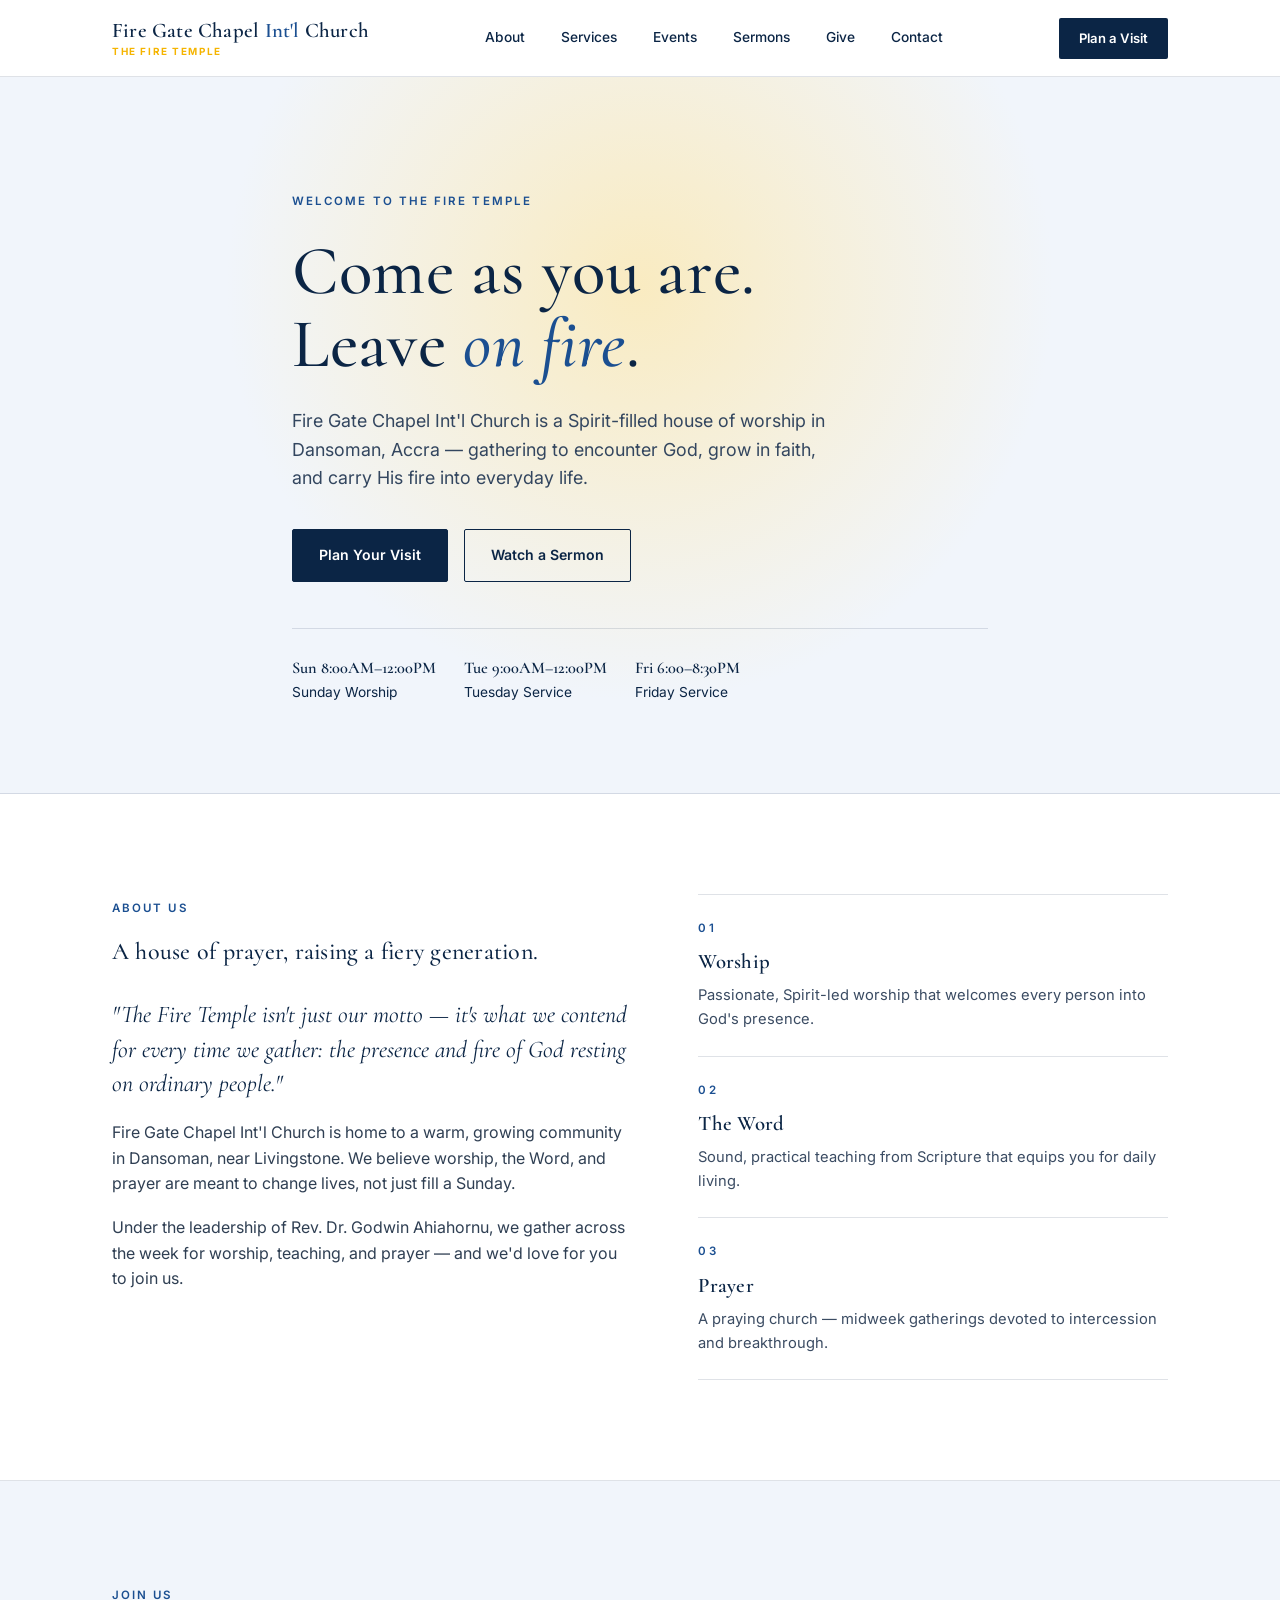
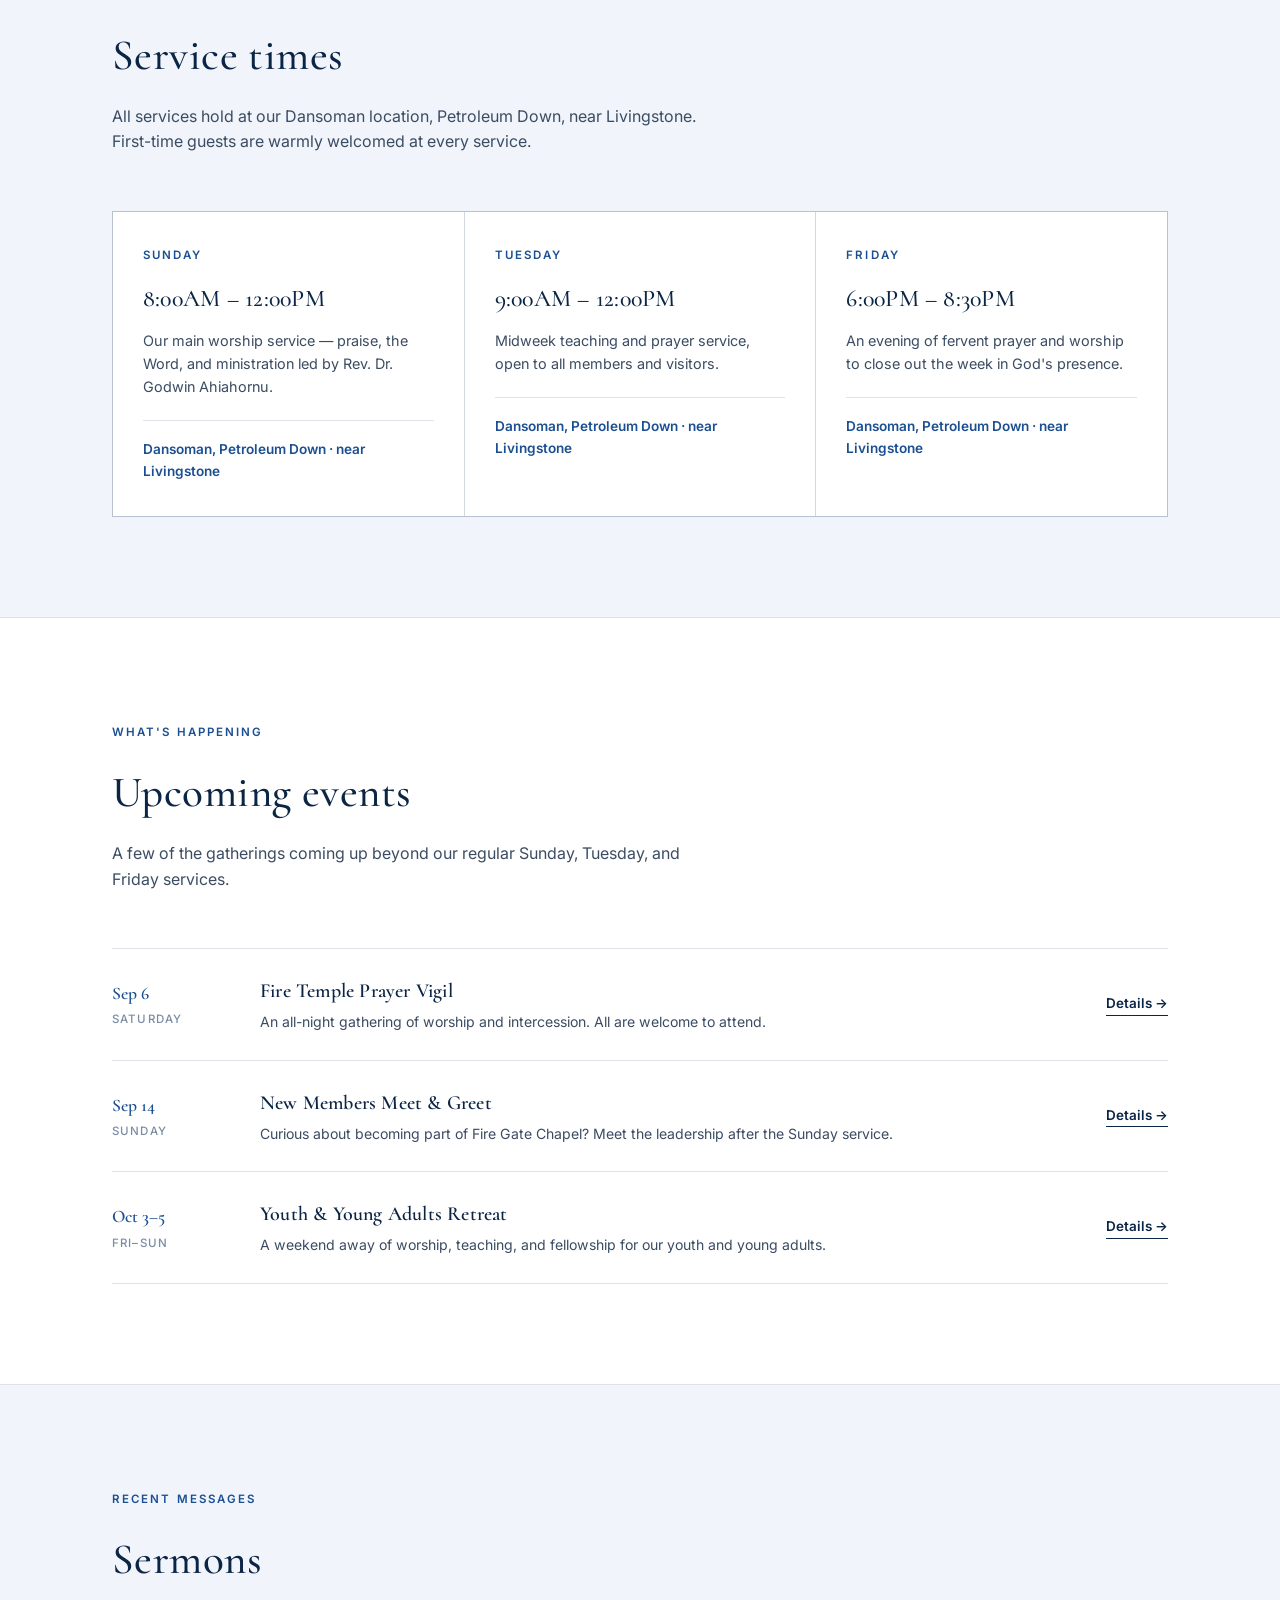
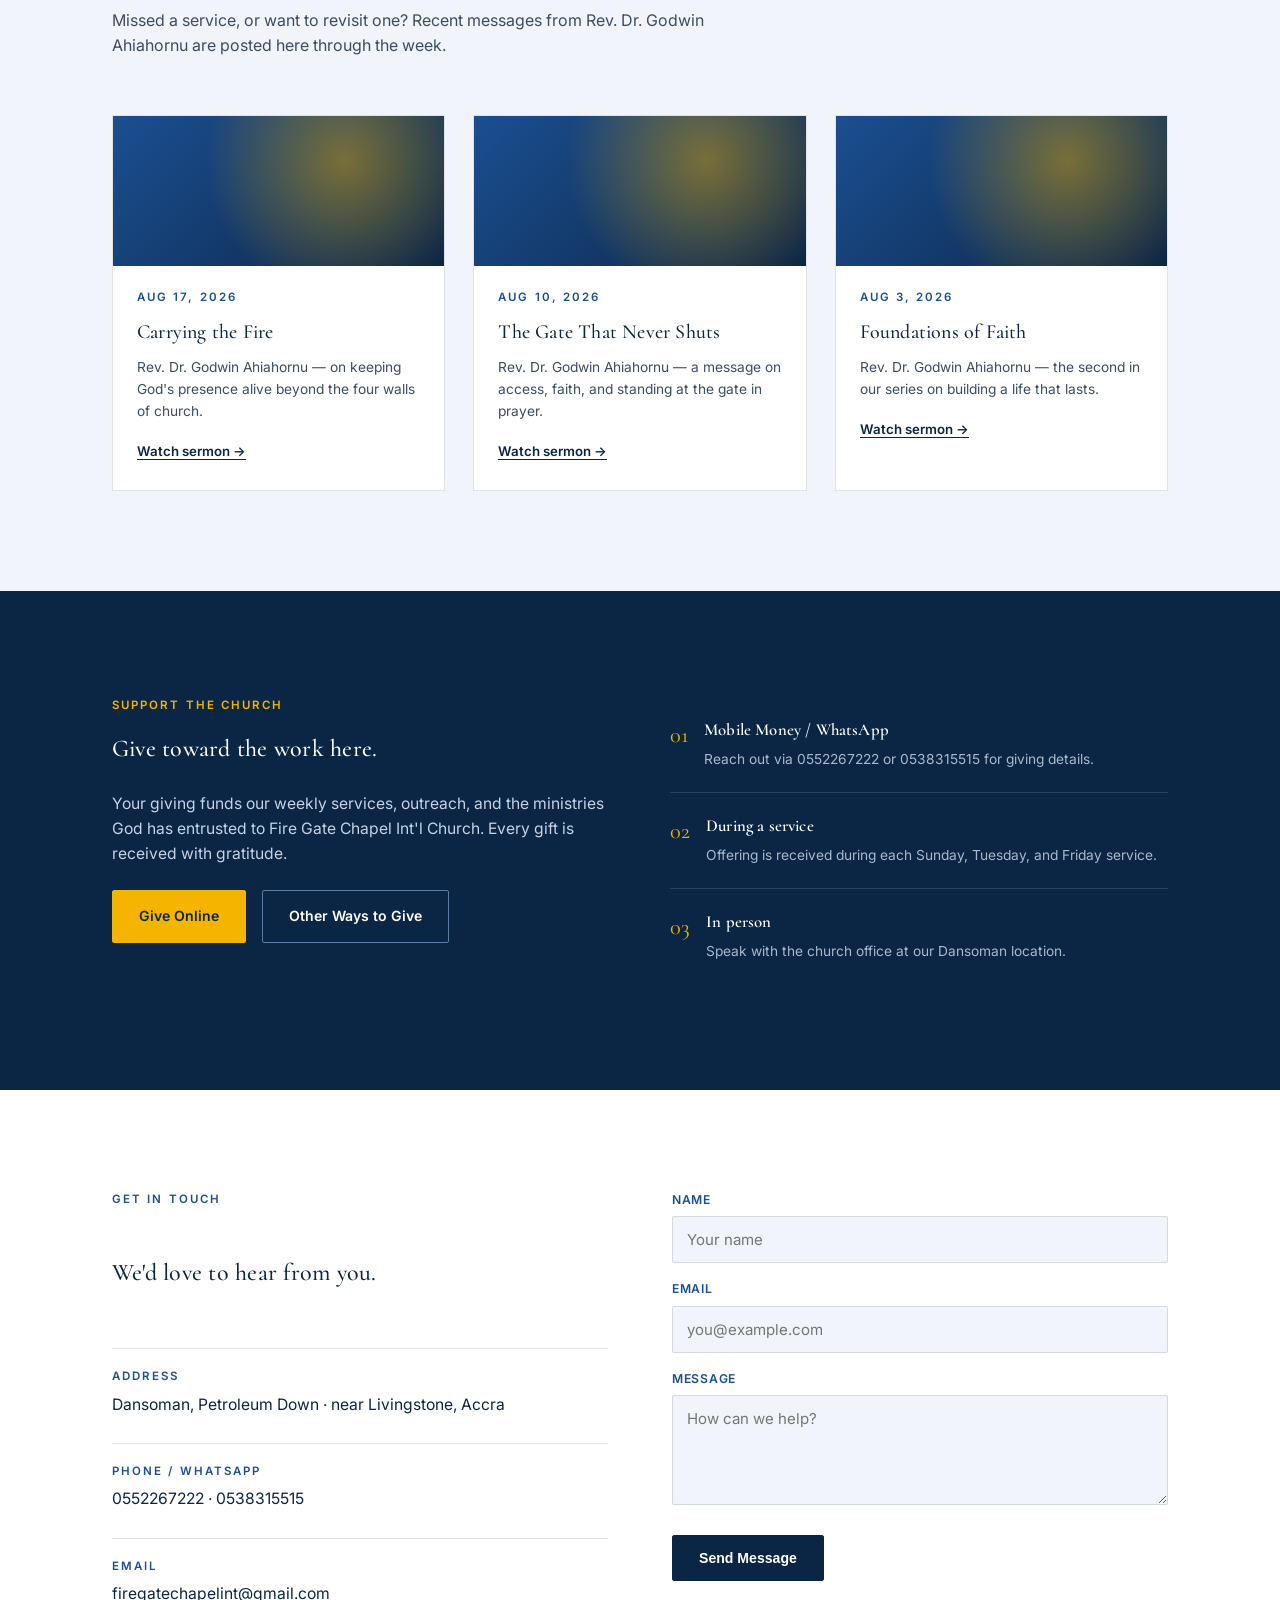
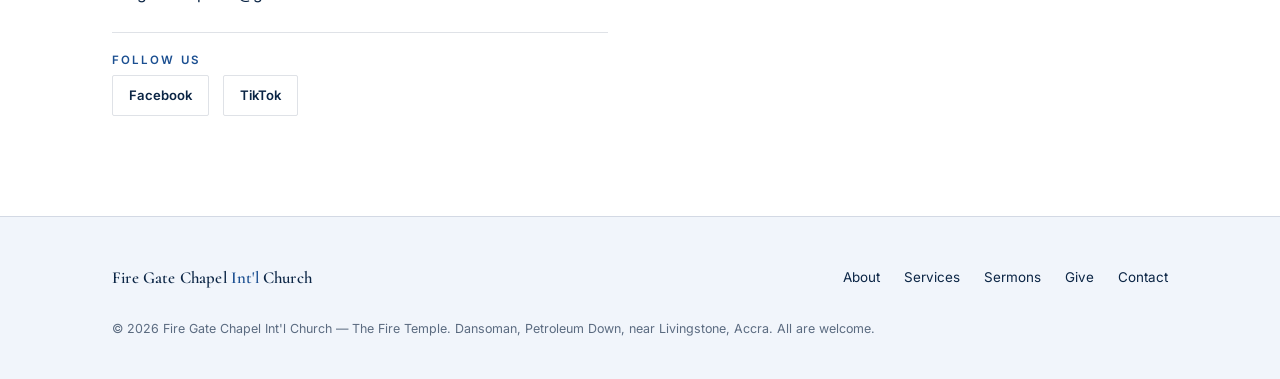
==== church-website.html @ b3ad01d5 "Add working contact form Add working contact form" ====
<!DOCTYPE html>
<html lang="en">
<head>
<meta charset="UTF-8">
<meta name="viewport" content="width=device-width, initial-scale=1.0">
<title>Fire Gate Chapel Int'l Church &mdash; The Fire Temple</title>
<link rel="preconnect" href="https://fonts.googleapis.com">
<link rel="preconnect" href="https://fonts.gstatic.com" crossorigin>
<link href="https://fonts.googleapis.com/css2?family=Cormorant:ital,wght@0,400;0,500;0,600;1,500&family=Inter:wght@400;500;600;700&display=swap" rel="stylesheet">
<style>
  :root{
    --ink:#0B2545;
    --paper:#FFFFFF;
    --paper-2:#F1F5FB;
    --blue:#1B4F91;
    --blue-dark:#0B2545;
    --steel:#5B7CA3;
    --yellow:#F5B400;
    --yellow-soft:#FDE7A8;
    --line: rgba(11,37,69,0.13);
    --max: 1120px;
    --radius: 2px;
  }

  *{box-sizing:border-box; margin:0; padding:0;}
  html{scroll-behavior:smooth;}
  body{
    background:var(--paper);
    color:var(--ink);
    font-family:'Inter', sans-serif;
    line-height:1.6;
    -webkit-font-smoothing:antialiased;
  }
  img{max-width:100%; display:block;}
  a{color:inherit;}
  ul{list-style:none;}

  h1,h2,h3, .display{
    font-family:'Cormorant', serif;
    font-weight:500;
    letter-spacing:0.01em;
    color:var(--ink);
  }

  .eyebrow{
    font-family:'Inter', sans-serif;
    font-size:0.72rem;
    letter-spacing:0.18em;
    text-transform:uppercase;
    color:var(--blue);
    font-weight:600;
  }

  .wrap{
    max-width:var(--max);
    margin:0 auto;
    padding:0 32px;
  }

  a:focus-visible, button:focus-visible, input:focus-visible, textarea:focus-visible{
    outline:2px solid var(--yellow);
    outline-offset:3px;
  }

  /* ---------- NAV ---------- */
  header{
    position:sticky; top:0; z-index:50;
    background:rgba(255,255,255,0.92);
    backdrop-filter:blur(8px);
    border-bottom:1px solid var(--line);
  }
  nav.wrap{
    display:flex; align-items:center; justify-content:space-between;
    height:76px;
  }
  .brand{
    font-family:'Cormorant', serif;
    font-size:1.3rem;
    font-weight:600;
    letter-spacing:0.01em;
    line-height:1.2;
  }
  .brand span{color:var(--blue);}
  .brand small{
    display:block;
    font-family:'Inter';
    font-size:0.62rem;
    letter-spacing:0.16em;
    text-transform:uppercase;
    color:var(--yellow);
    font-weight:700;
    margin-top:2px;
  }
  .navlinks{
    display:flex; gap:32px;
    font-size:0.86rem;
    font-weight:500;
  }
  .navlinks a{
    text-decoration:none;
    padding:6px 2px;
    border-bottom:1px solid transparent;
    transition:border-color .2s ease, color .2s ease;
  }
  .navlinks a:hover{ border-color:var(--blue); }
  .nav-cta{
    background:var(--ink);
    color:var(--paper);
    padding:10px 20px;
    font-size:0.82rem;
    font-weight:600;
    text-decoration:none;
    border-radius:var(--radius);
    white-space:nowrap;
  }
  .nav-toggle{ display:none; background:none; border:none; cursor:pointer; }

  @media (max-width:900px){
    .navlinks{ display:none; }
    .nav-toggle{ display:block; }
  }

  /* ---------- HERO ---------- */
  .hero{
    position:relative;
    overflow:hidden;
    padding:110px 0 90px;
    border-bottom:1px solid var(--line);
    background:var(--paper-2);
  }
  .glow{
    position:absolute;
    top:-240px; left:50%;
    transform:translateX(-50%);
    width:900px; height:900px;
    border-radius:50%;
    background:radial-gradient(circle, var(--yellow-soft) 0%, rgba(253,231,168,0) 65%);
    opacity:0.7;
    animation:breathe 9s ease-in-out infinite;
    pointer-events:none;
  }
  @keyframes breathe{
    0%,100%{ opacity:0.5; transform:translateX(-50%) scale(1); }
    50%{ opacity:0.8; transform:translateX(-50%) scale(1.06); }
  }
  @media (prefers-reduced-motion: reduce){
    .glow{ animation:none; }
  }
  .hero-inner{
    position:relative;
    max-width:760px;
  }
  .hero h1{
    font-size:clamp(2.6rem, 5.4vw, 4.4rem);
    line-height:1.06;
    margin:22px 0 26px;
  }
  .hero h1 em{ color:var(--blue); font-style:italic; }
  .hero p.lede{
    font-size:1.12rem;
    max-width:540px;
    color:#33465F;
    margin-bottom:36px;
  }
  .hero-actions{
    display:flex; gap:16px; flex-wrap:wrap;
    margin-bottom:46px;
  }
  .btn{
    display:inline-block;
    padding:14px 26px;
    font-size:0.88rem;
    font-weight:600;
    text-decoration:none;
    border-radius:var(--radius);
    border:1px solid var(--ink);
    transition:background .2s ease, color .2s ease, transform .15s ease;
  }
  .btn-primary{ background:var(--ink); color:var(--paper); }
  .btn-primary:hover{ background:var(--blue); border-color:var(--blue); transform:translateY(-1px); }
  .btn-ghost{ background:transparent; color:var(--ink); }
  .btn-ghost:hover{ background:var(--ink); color:var(--paper); transform:translateY(-1px); }
  .btn-accent{ background:var(--yellow); border-color:var(--yellow); color:var(--ink); }
  .btn-accent:hover{ background:#DDA200; border-color:#DDA200; transform:translateY(-1px); }

  .hero-times{
    display:flex; gap:28px; flex-wrap:wrap;
    border-top:1px solid var(--line);
    padding-top:26px;
  }
  .hero-times div{ font-size:0.86rem; }
  .hero-times strong{ display:block; font-size:1.02rem; font-family:'Cormorant', serif; font-weight:600; }

  /* ---------- SECTION SHARED ---------- */
  section{ padding:100px 0; }
  .section-head{
    max-width:600px;
    margin-bottom:56px;
  }
  .section-head h2{
    font-size:clamp(2rem, 3.6vw, 2.7rem);
    margin-top:14px;
  }
  .section-head p{
    color:#3B4C63;
    margin-top:14px;
    font-size:1rem;
  }

  /* ---------- ABOUT ---------- */
  #about{ background:var(--paper); border-bottom:1px solid var(--line); }
  .about-grid{
    display:grid;
    grid-template-columns:1.1fr 1fr;
    gap:70px;
    align-items:start;
  }
  .about-copy p{ margin-bottom:18px; color:#2F3F53; }
  .about-copy p:first-of-type{
    font-family:'Cormorant', serif;
    font-size:1.5rem;
    font-style:italic;
    color:var(--ink);
    line-height:1.45;
  }
  .values{ display:flex; flex-direction:column; gap:0; }
  .value{
    padding:24px 0;
    border-top:1px solid var(--line);
  }
  .value:last-child{ border-bottom:1px solid var(--line); }
  .value .eyebrow{ margin-bottom:8px; display:block; }
  .value h3{ font-size:1.3rem; font-weight:600; margin-bottom:6px; }
  .value p{ font-size:0.92rem; color:#3B4C63; }

  @media (max-width:860px){
    .about-grid{ grid-template-columns:1fr; gap:40px; }
  }

  /* ---------- SERVICE TIMES ---------- */
  #services{ background:var(--paper-2); }
  .times-grid{
    display:grid;
    grid-template-columns:repeat(3, 1fr);
    gap:1px;
    background:var(--line);
    border:1px solid var(--line);
  }
  .time-card{
    background:var(--paper);
    padding:34px 30px;
  }
  .time-card .eyebrow{ margin-bottom:16px; display:block; }
  .time-card h3{ font-size:1.5rem; margin-bottom:10px; }
  .time-card p{ font-size:0.9rem; color:#3B4C63; }
  .time-card .addr{
    margin-top:22px; padding-top:18px; border-top:1px solid var(--line);
    font-size:0.85rem; color:var(--blue); font-weight:600;
  }

  @media (max-width:860px){
    .times-grid{ grid-template-columns:1fr; }
  }

  /* ---------- EVENTS ---------- */
  #events{ background:var(--paper); border-top:1px solid var(--line); border-bottom:1px solid var(--line); }
  .event-row{
    display:grid;
    grid-template-columns:120px 1fr auto;
    gap:28px;
    align-items:center;
    padding:26px 0;
    border-top:1px solid var(--line);
  }
  .event-row:last-child{ border-bottom:1px solid var(--line); }
  .event-date{
    font-family:'Cormorant', serif;
    font-size:1.1rem;
    color:var(--blue);
    font-weight:600;
  }
  .event-date span{ display:block; font-family:'Inter'; font-size:0.72rem; letter-spacing:0.1em; text-transform:uppercase; color:#7C8CA3; font-weight:500; margin-top:2px; }
  .event-info h3{ font-size:1.25rem; font-weight:600; margin-bottom:4px; }
  .event-info p{ font-size:0.88rem; color:#3B4C63; }
  .event-link{ font-size:0.84rem; font-weight:600; text-decoration:none; border-bottom:1px solid var(--ink); white-space:nowrap; }

  @media (max-width:640px){
    .event-row{ grid-template-columns:1fr; gap:8px; }
    .event-link{ justify-self:start; }
  }

  /* ---------- SERMONS ---------- */
  #sermons{ background:var(--paper-2); }
  .sermon-grid{
    display:grid;
    grid-template-columns:repeat(3, 1fr);
    gap:28px;
  }
  .sermon-card{
    border:1px solid var(--line);
    overflow:hidden;
    background:var(--paper);
  }
  .sermon-thumb{
    height:150px;
    background:linear-gradient(135deg, var(--blue) 0%, var(--ink) 100%);
    position:relative;
  }
  .sermon-thumb::after{
    content:"";
    position:absolute; inset:0;
    background:radial-gradient(circle at 70% 30%, var(--yellow) 0%, transparent 55%);
    opacity:0.45;
  }
  .sermon-body{ padding:22px 24px 26px; }
  .sermon-body .eyebrow{ margin-bottom:10px; display:block; }
  .sermon-body h3{ font-size:1.25rem; margin-bottom:8px; }
  .sermon-body p{ font-size:0.86rem; color:#3B4C63; margin-bottom:16px; }
  .sermon-body a{ font-size:0.83rem; font-weight:600; text-decoration:none; border-bottom:1px solid var(--ink); }

  @media (max-width:860px){
    .sermon-grid{ grid-template-columns:1fr; }
  }

  /* ---------- GIVE ---------- */
  #give{
    background:var(--ink);
    color:var(--paper);
    border-bottom:1px solid var(--line);
  }
  #give .eyebrow{ color:var(--yellow); }
  #give h2{ color:var(--paper); }
  #give .section-head p{ color:#C7D3E3; }
  .give-grid{
    display:grid;
    grid-template-columns:1fr 1fr;
    gap:60px;
    align-items:center;
  }
  .give-copy p{ color:#C7D3E3; margin-bottom:24px; font-size:0.98rem; }
  #give .btn-primary{ background:var(--yellow); border-color:var(--yellow); color:var(--ink); }
  #give .btn-primary:hover{ background:#DDA200; border-color:#DDA200; }
  #give .btn-ghost{ border-color:var(--steel); color:var(--paper); }
  #give .btn-ghost:hover{ background:var(--paper); color:var(--ink); }
  .give-ways{ display:flex; flex-direction:column; gap:22px; }
  .give-way{ display:flex; gap:16px; align-items:flex-start; border-top:1px solid rgba(255,255,255,0.14); padding-top:20px; }
  .give-way:first-child{ border-top:none; padding-top:0; }
  .give-way .num{ font-family:'Cormorant', serif; font-size:1.4rem; color:var(--yellow); }
  .give-way h3{ font-size:1.05rem; color:var(--paper); font-weight:600; margin-bottom:4px; }
  .give-way p{ font-size:0.86rem; color:#AAB9CC; }

  @media (max-width:860px){
    .give-grid{ grid-template-columns:1fr; gap:36px; }
  }

  /* ---------- CONTACT ---------- */
  .contact-grid{
    display:grid;
    grid-template-columns:1fr 1fr;
    gap:64px;
  }
  .contact-info{ display:flex; flex-direction:column; gap:26px; }
  .contact-info .item{ border-top:1px solid var(--line); padding-top:18px; }
  .contact-info .item:first-child{ border-top:none; padding-top:0; }
  .contact-info .eyebrow{ margin-bottom:6px; display:block; }
  .contact-info p{ font-size:0.98rem; }
  .social-row{ display:flex; gap:14px; margin-top:6px; }
  .social-row a{
    font-size:0.82rem; font-weight:600; text-decoration:none;
    border:1px solid var(--line); padding:9px 16px; border-radius:var(--radius);
    transition:background .2s ease, color .2s ease;
  }
  .social-row a:hover{ background:var(--ink); color:var(--paper); border-color:var(--ink); }

  form{ display:flex; flex-direction:column; gap:16px; }
  .field label{
    display:block; font-size:0.76rem; font-weight:600; letter-spacing:0.06em;
    text-transform:uppercase; color:var(--blue); margin-bottom:7px;
  }
  .field input, .field textarea{
    width:100%;
    border:1px solid var(--line);
    background:var(--paper-2);
    padding:13px 14px;
    font-family:'Inter', sans-serif;
    font-size:0.94rem;
    color:var(--ink);
    border-radius:var(--radius);
  }
  .field textarea{ resize:vertical; min-height:110px; }
  form .btn{ align-self:flex-start; margin-top:6px; cursor:pointer; }

  @media (max-width:860px){
    .contact-grid{ grid-template-columns:1fr; gap:44px; }
  }

  /* ---------- FOOTER ---------- */
  footer{
    padding:50px 0 40px;
    border-top:1px solid var(--line);
    background:var(--paper-2);
  }
  .footer-row{
    display:flex; justify-content:space-between; align-items:center; flex-wrap:wrap; gap:20px;
  }
  .footer-row .brand{ font-size:1.05rem; }
  .footer-links{ display:flex; gap:24px; font-size:0.84rem; flex-wrap:wrap; }
  .footer-links a{ text-decoration:none; }
  .footer-links a:hover{ color:var(--blue); }
  .footer-fine{ margin-top:30px; font-size:0.78rem; color:#5B6B80; }
</style>
</head>
<body>

<header>
  <nav class="wrap">
    <div class="brand">Fire Gate Chapel <span>Int'l</span> Church<small>The Fire Temple</small></div>
    <div class="navlinks">
      <a href="#about">About</a>
      <a href="#services">Services</a>
      <a href="#events">Events</a>
      <a href="#sermons">Sermons</a>
      <a href="#give">Give</a>
      <a href="#contact">Contact</a>
    </div>
    <a class="nav-cta" href="#services">Plan a Visit</a>
  </nav>
</header>

<section class="hero">
  <div class="glow" aria-hidden="true"></div>
  <div class="wrap hero-inner">
    <span class="eyebrow">Welcome to the Fire Temple</span>
    <h1>Come as you are.<br>Leave <em>on fire</em>.</h1>
    <p class="lede">Fire Gate Chapel Int'l Church is a Spirit-filled house of worship in Dansoman, Accra &mdash; gathering to encounter God, grow in faith, and carry His fire into everyday life.</p>
    <div class="hero-actions">
      <a class="btn btn-primary" href="#services">Plan Your Visit</a>
      <a class="btn btn-ghost" href="#sermons">Watch a Sermon</a>
    </div>
    <div class="hero-times">
      <div><strong>Sun 8:00AM&ndash;12:00PM</strong>Sunday Worship</div>
      <div><strong>Tue 9:00AM&ndash;12:00PM</strong>Tuesday Service</div>
      <div><strong>Fri 6:00&ndash;8:30PM</strong>Friday Service</div>
    </div>
  </div>
</section>

<section id="about">
  <div class="wrap about-grid">
    <div class="about-copy">
      <span class="eyebrow">About us</span>
      <h2 style="margin:14px 0 26px;">A house of prayer, raising a fiery generation.</h2>
      <p>"The Fire Temple isn't just our motto &mdash; it's what we contend for every time we gather: the presence and fire of God resting on ordinary people."</p>
      <p>Fire Gate Chapel Int'l Church is home to a warm, growing community in Dansoman, near Livingstone. We believe worship, the Word, and prayer are meant to change lives, not just fill a Sunday.</p>
      <p>Under the leadership of Rev. Dr. Godwin Ahiahornu, we gather across the week for worship, teaching, and prayer &mdash; and we'd love for you to join us.</p>
    </div>
    <div class="values">
      <div class="value">
        <span class="eyebrow">01</span>
        <h3>Worship</h3>
        <p>Passionate, Spirit-led worship that welcomes every person into God's presence.</p>
      </div>
      <div class="value">
        <span class="eyebrow">02</span>
        <h3>The Word</h3>
        <p>Sound, practical teaching from Scripture that equips you for daily living.</p>
      </div>
      <div class="value">
        <span class="eyebrow">03</span>
        <h3>Prayer</h3>
        <p>A praying church &mdash; midweek gatherings devoted to intercession and breakthrough.</p>
      </div>
    </div>
  </div>
</section>

<section id="services">
  <div class="wrap">
    <div class="section-head">
      <span class="eyebrow">Join us</span>
      <h2>Service times</h2>
      <p>All services hold at our Dansoman location, Petroleum Down, near Livingstone. First-time guests are warmly welcomed at every service.</p>
    </div>
    <div class="times-grid">
      <div class="time-card">
        <span class="eyebrow">Sunday</span>
        <h3>8:00AM &ndash; 12:00PM</h3>
        <p>Our main worship service &mdash; praise, the Word, and ministration led by Rev. Dr. Godwin Ahiahornu.</p>
        <div class="addr">Dansoman, Petroleum Down &middot; near Livingstone</div>
      </div>
      <div class="time-card">
        <span class="eyebrow">Tuesday</span>
        <h3>9:00AM &ndash; 12:00PM</h3>
        <p>Midweek teaching and prayer service, open to all members and visitors.</p>
        <div class="addr">Dansoman, Petroleum Down &middot; near Livingstone</div>
      </div>
      <div class="time-card">
        <span class="eyebrow">Friday</span>
        <h3>6:00PM &ndash; 8:30PM</h3>
        <p>An evening of fervent prayer and worship to close out the week in God's presence.</p>
        <div class="addr">Dansoman, Petroleum Down &middot; near Livingstone</div>
      </div>
    </div>
  </div>
</section>

<section id="events">
  <div class="wrap">
    <div class="section-head">
      <span class="eyebrow">What's happening</span>
      <h2>Upcoming events</h2>
      <p>A few of the gatherings coming up beyond our regular Sunday, Tuesday, and Friday services.</p>
    </div>
    <div class="event-list">
      <div class="event-row">
        <div class="event-date">Sep 6<span>Saturday</span></div>
        <div class="event-info">
          <h3>Fire Temple Prayer Vigil</h3>
          <p>An all-night gathering of worship and intercession. All are welcome to attend.</p>
        </div>
        <a class="event-link" href="#contact">Details &rarr;</a>
      </div>
      <div class="event-row">
        <div class="event-date">Sep 14<span>Sunday</span></div>
        <div class="event-info">
          <h3>New Members Meet &amp; Greet</h3>
          <p>Curious about becoming part of Fire Gate Chapel? Meet the leadership after the Sunday service.</p>
        </div>
        <a class="event-link" href="#contact">Details &rarr;</a>
      </div>
      <div class="event-row">
        <div class="event-date">Oct 3&ndash;5<span>Fri&ndash;Sun</span></div>
        <div class="event-info">
          <h3>Youth &amp; Young Adults Retreat</h3>
          <p>A weekend away of worship, teaching, and fellowship for our youth and young adults.</p>
        </div>
        <a class="event-link" href="#contact">Details &rarr;</a>
      </div>
    </div>
  </div>
</section>

<section id="sermons">
  <div class="wrap">
    <div class="section-head">
      <span class="eyebrow">Recent messages</span>
      <h2>Sermons</h2>
      <p>Missed a service, or want to revisit one? Recent messages from Rev. Dr. Godwin Ahiahornu are posted here through the week.</p>
    </div>
    <div class="sermon-grid">
      <div class="sermon-card">
        <div class="sermon-thumb"></div>
        <div class="sermon-body">
          <span class="eyebrow">Aug 17, 2026</span>
          <h3>Carrying the Fire</h3>
          <p>Rev. Dr. Godwin Ahiahornu &mdash; on keeping God's presence alive beyond the four walls of church.</p>
          <a href="#">Watch sermon &rarr;</a>
        </div>
      </div>
      <div class="sermon-card">
        <div class="sermon-thumb"></div>
        <div class="sermon-body">
          <span class="eyebrow">Aug 10, 2026</span>
          <h3>The Gate That Never Shuts</h3>
          <p>Rev. Dr. Godwin Ahiahornu &mdash; a message on access, faith, and standing at the gate in prayer.</p>
          <a href="#">Watch sermon &rarr;</a>
        </div>
      </div>
      <div class="sermon-card">
        <div class="sermon-thumb"></div>
        <div class="sermon-body">
          <span class="eyebrow">Aug 3, 2026</span>
          <h3>Foundations of Faith</h3>
          <p>Rev. Dr. Godwin Ahiahornu &mdash; the second in our series on building a life that lasts.</p>
          <a href="#">Watch sermon &rarr;</a>
        </div>
      </div>
    </div>
  </div>
</section>

<section id="give">
  <div class="wrap give-grid">
    <div class="give-copy">
      <span class="eyebrow">Support the church</span>
      <h2 style="margin:14px 0 22px;">Give toward the work here.</h2>
      <p>Your giving funds our weekly services, outreach, and the ministries God has entrusted to Fire Gate Chapel Int'l Church. Every gift is received with gratitude.</p>
      <div class="hero-actions">
        <a class="btn btn-primary" href="#contact">Give Online</a>
        <a class="btn btn-ghost" href="#contact">Other Ways to Give</a>
      </div>
    </div>
    <div class="give-ways">
      <div class="give-way">
        <span class="num">01</span>
        <div><h3>Mobile Money / WhatsApp</h3><p>Reach out via 0552267222 or 0538315515 for giving details.</p></div>
      </div>
      <div class="give-way">
        <span class="num">02</span>
        <div><h3>During a service</h3><p>Offering is received during each Sunday, Tuesday, and Friday service.</p></div>
      </div>
      <div class="give-way">
        <span class="num">03</span>
        <div><h3>In person</h3><p>Speak with the church office at our Dansoman location.</p></div>
      </div>
    </div>
  </div>
</section>

<section id="contact">
  <div class="wrap contact-grid">
    <div class="contact-info">
      <span class="eyebrow">Get in touch</span>
      <h2 style="margin:14px 0 10px;">We'd love to hear from you.</h2>
      <div class="item" style="margin-top:20px;">
        <span class="eyebrow">Address</span>
        <p>Dansoman, Petroleum Down &middot; near Livingstone, Accra</p>
      </div>
      <div class="item">
        <span class="eyebrow">Phone / WhatsApp</span>
        <p>0552267222 &middot; 0538315515</p>
      </div>
      <div class="item">
        <span class="eyebrow">Email</span>
        <p>firegatechapelint@gmail.com</p>
      </div>
      <div class="item">
        <span class="eyebrow">Follow us</span>
        <div class="social-row">
          <a href="#">Facebook</a>
          <a href="#">TikTok</a>
        </div>
      </div>
    </div>
    <form id="contact-form" name="contact" method="POST" data-netlify="true" netlify-honeypot="bot-field">
      <input type="hidden" name="form-name" value="contact">
      <p style="position:absolute; left:-9999px;">
        <label>Leave this field blank: <input name="bot-field"></label>
      </p>
      <div class="field">
        <label for="name">Name</label>
        <input id="name" name="name" type="text" placeholder="Your name" required>
      </div>
      <div class="field">
        <label for="email">Email</label>
        <input id="email" name="email" type="email" placeholder="you@example.com" required>
      </div>
      <div class="field">
        <label for="message">Message</label>
        <textarea id="message" name="message" placeholder="How can we help?" required></textarea>
      </div>
      <button type="submit" class="btn btn-primary">Send Message</button>
      <p id="form-status" style="font-size:0.86rem; color:var(--blue); display:none;">Thank you &mdash; your message has been sent. We'll get back to you soon.</p>
    </form>
  </div>
</section>

<footer>
  <div class="wrap">
    <div class="footer-row">
      <div class="brand">Fire Gate Chapel <span style="color:var(--blue);">Int'l</span> Church</div>
      <div class="footer-links">
        <a href="#about">About</a>
        <a href="#services">Services</a>
        <a href="#sermons">Sermons</a>
        <a href="#give">Give</a>
        <a href="#contact">Contact</a>
      </div>
    </div>
    <p class="footer-fine">&copy; 2026 Fire Gate Chapel Int'l Church &mdash; The Fire Temple. Dansoman, Petroleum Down, near Livingstone, Accra. All are welcome.</p>
  </div>
</footer>

<script>
  var form = document.getElementById('contact-form');
  var status = document.getElementById('form-status');
  if (form) {
    form.addEventListener('submit', function (e) {
      e.preventDefault();
      var data = new FormData(form);
      fetch('/', {
        method: 'POST',
        headers: { 'Content-Type': 'application/x-www-form-urlencoded' },
        body: new URLSearchParams(data).toString()
      })
        .then(function () {
          form.reset();
          form.style.display = 'none';
          status.style.display = 'block';
        })
        .catch(function () {
          alert('Sorry, something went wrong sending your message. Please try again or reach us directly by phone or email.');
        });
    });
  }
</script>
</body>
</html>
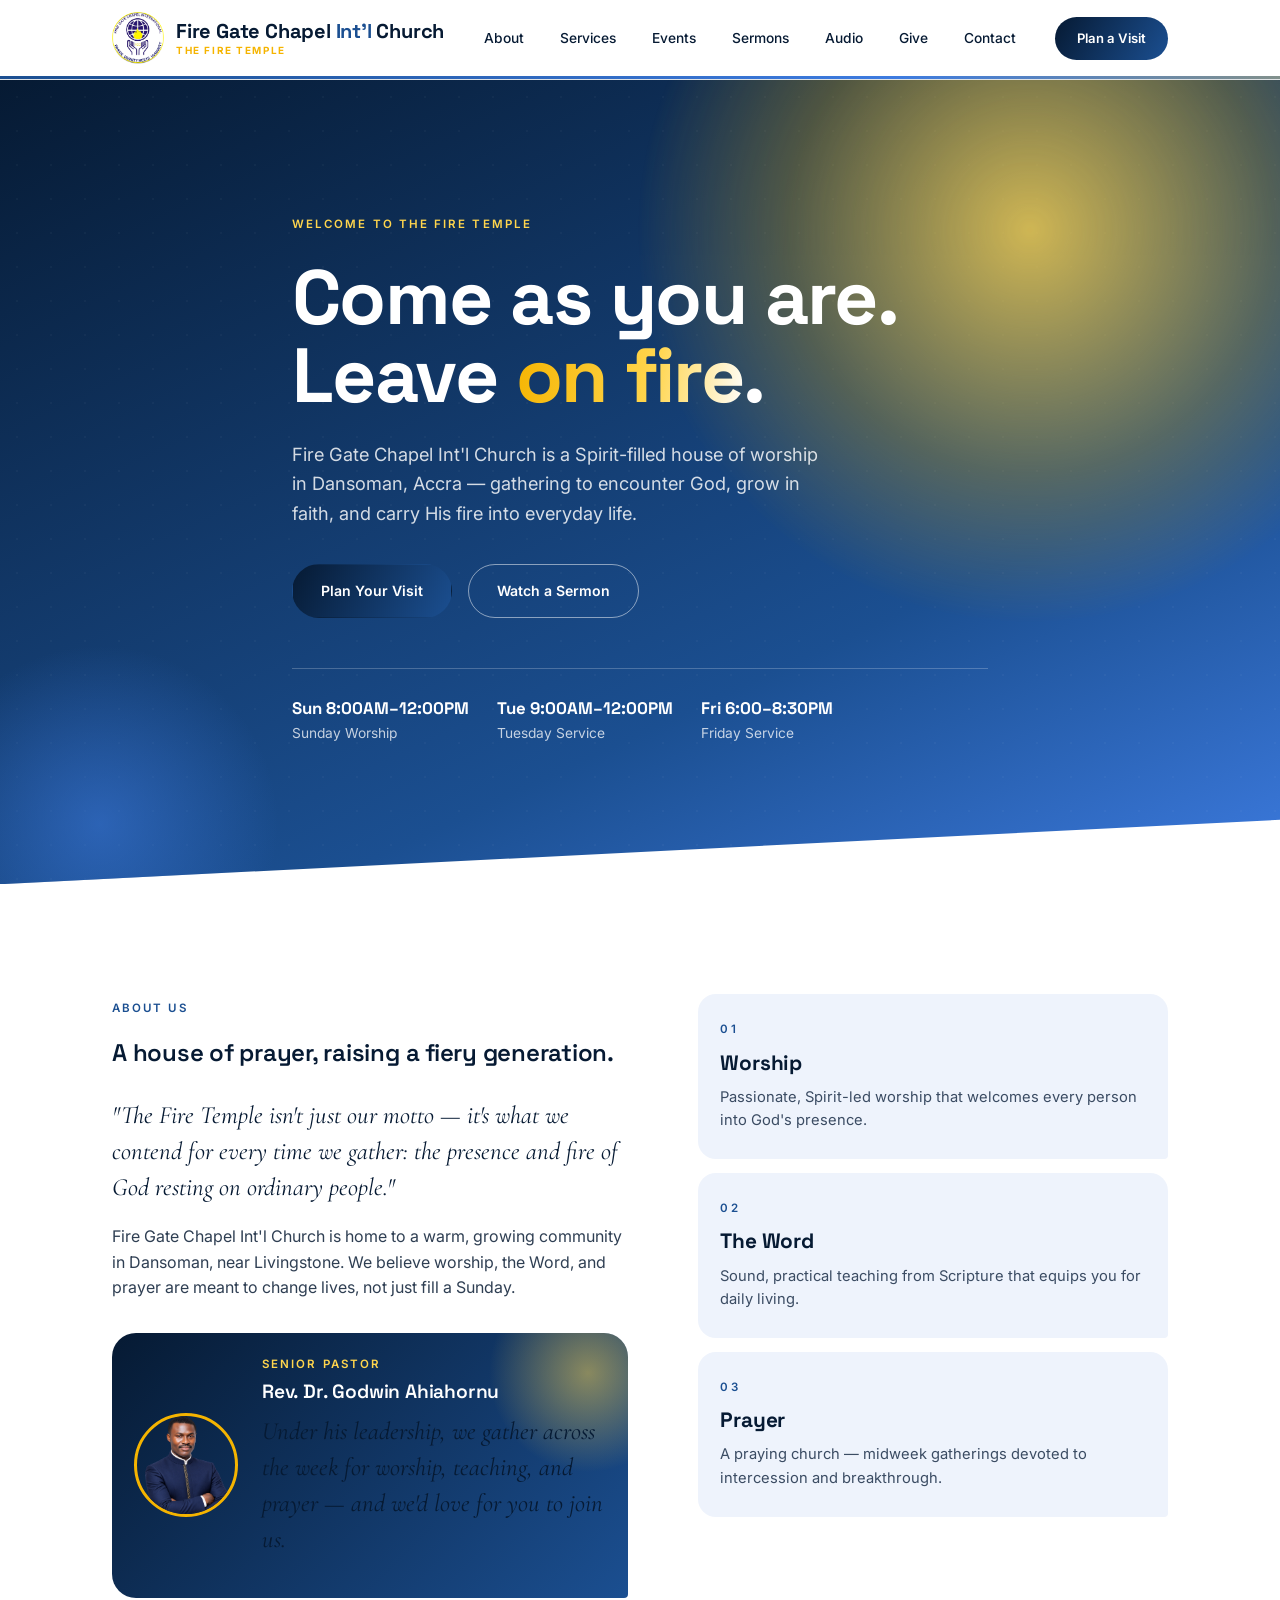
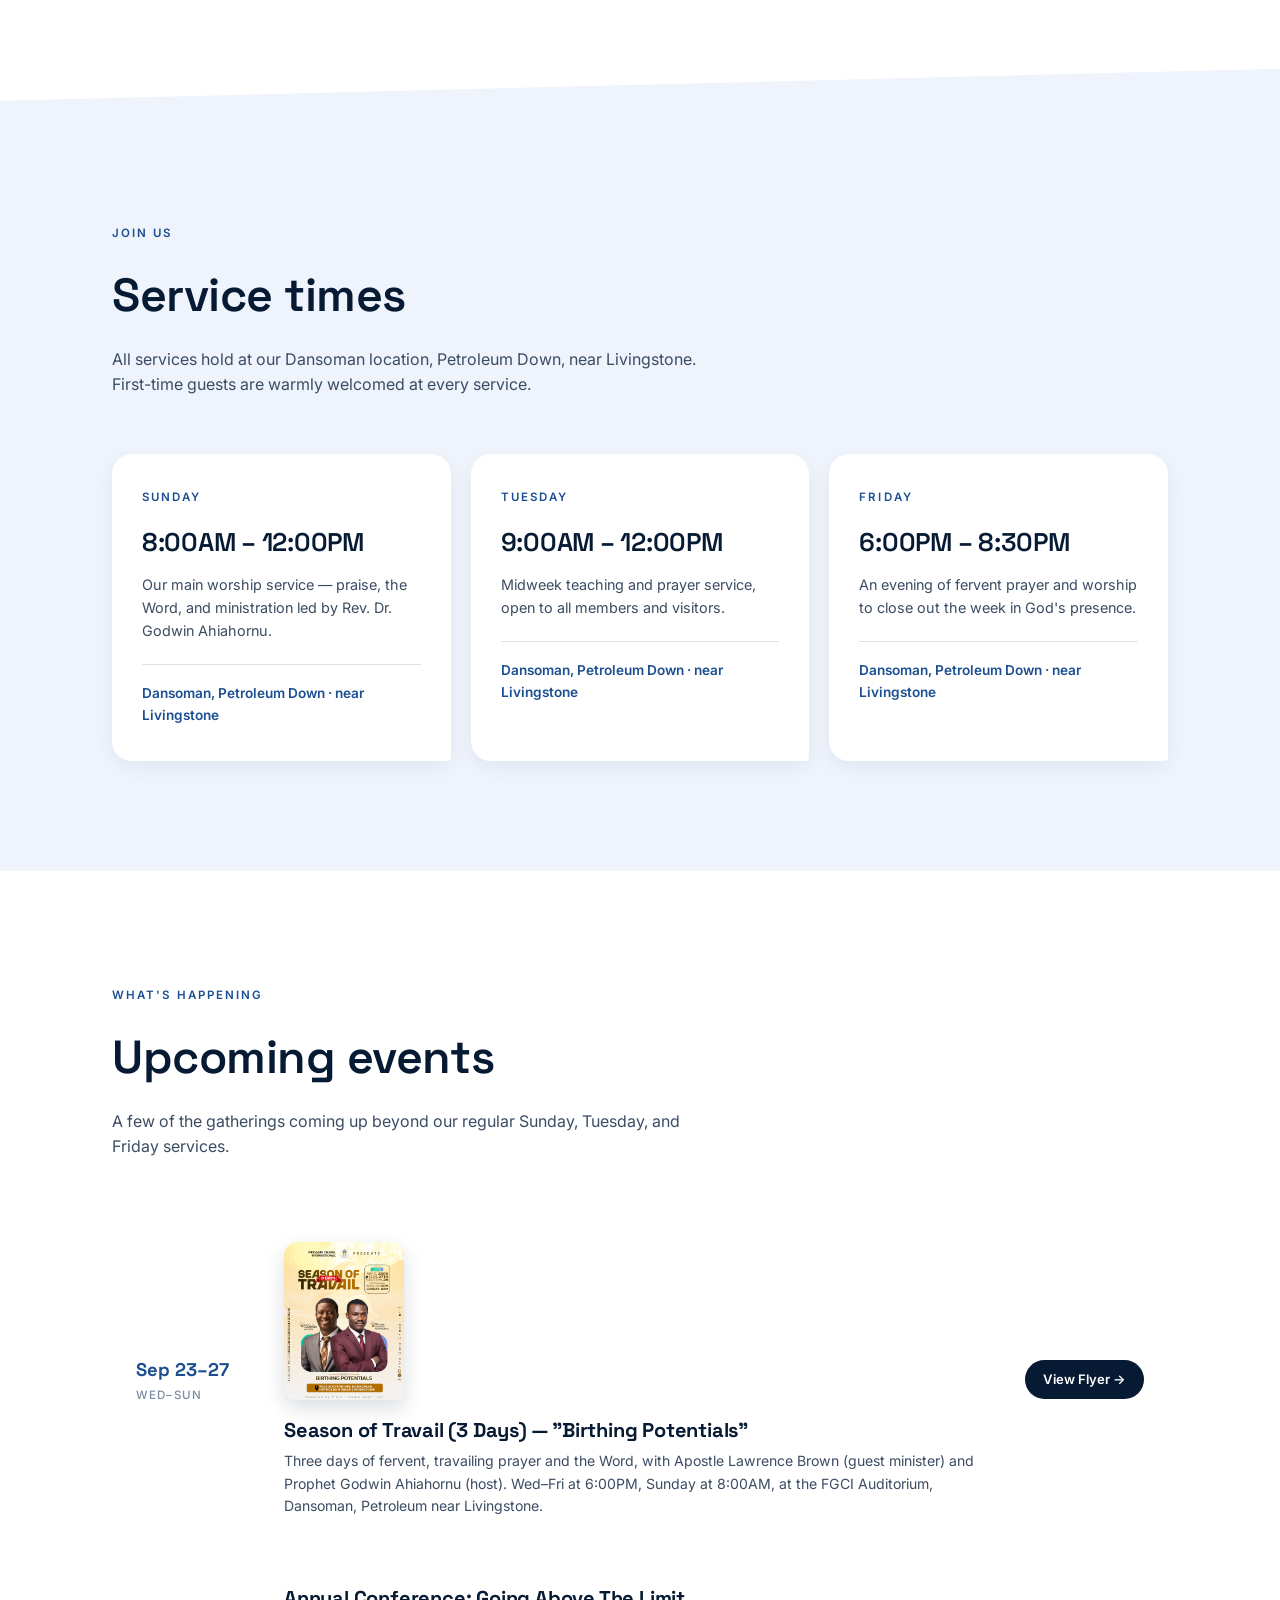
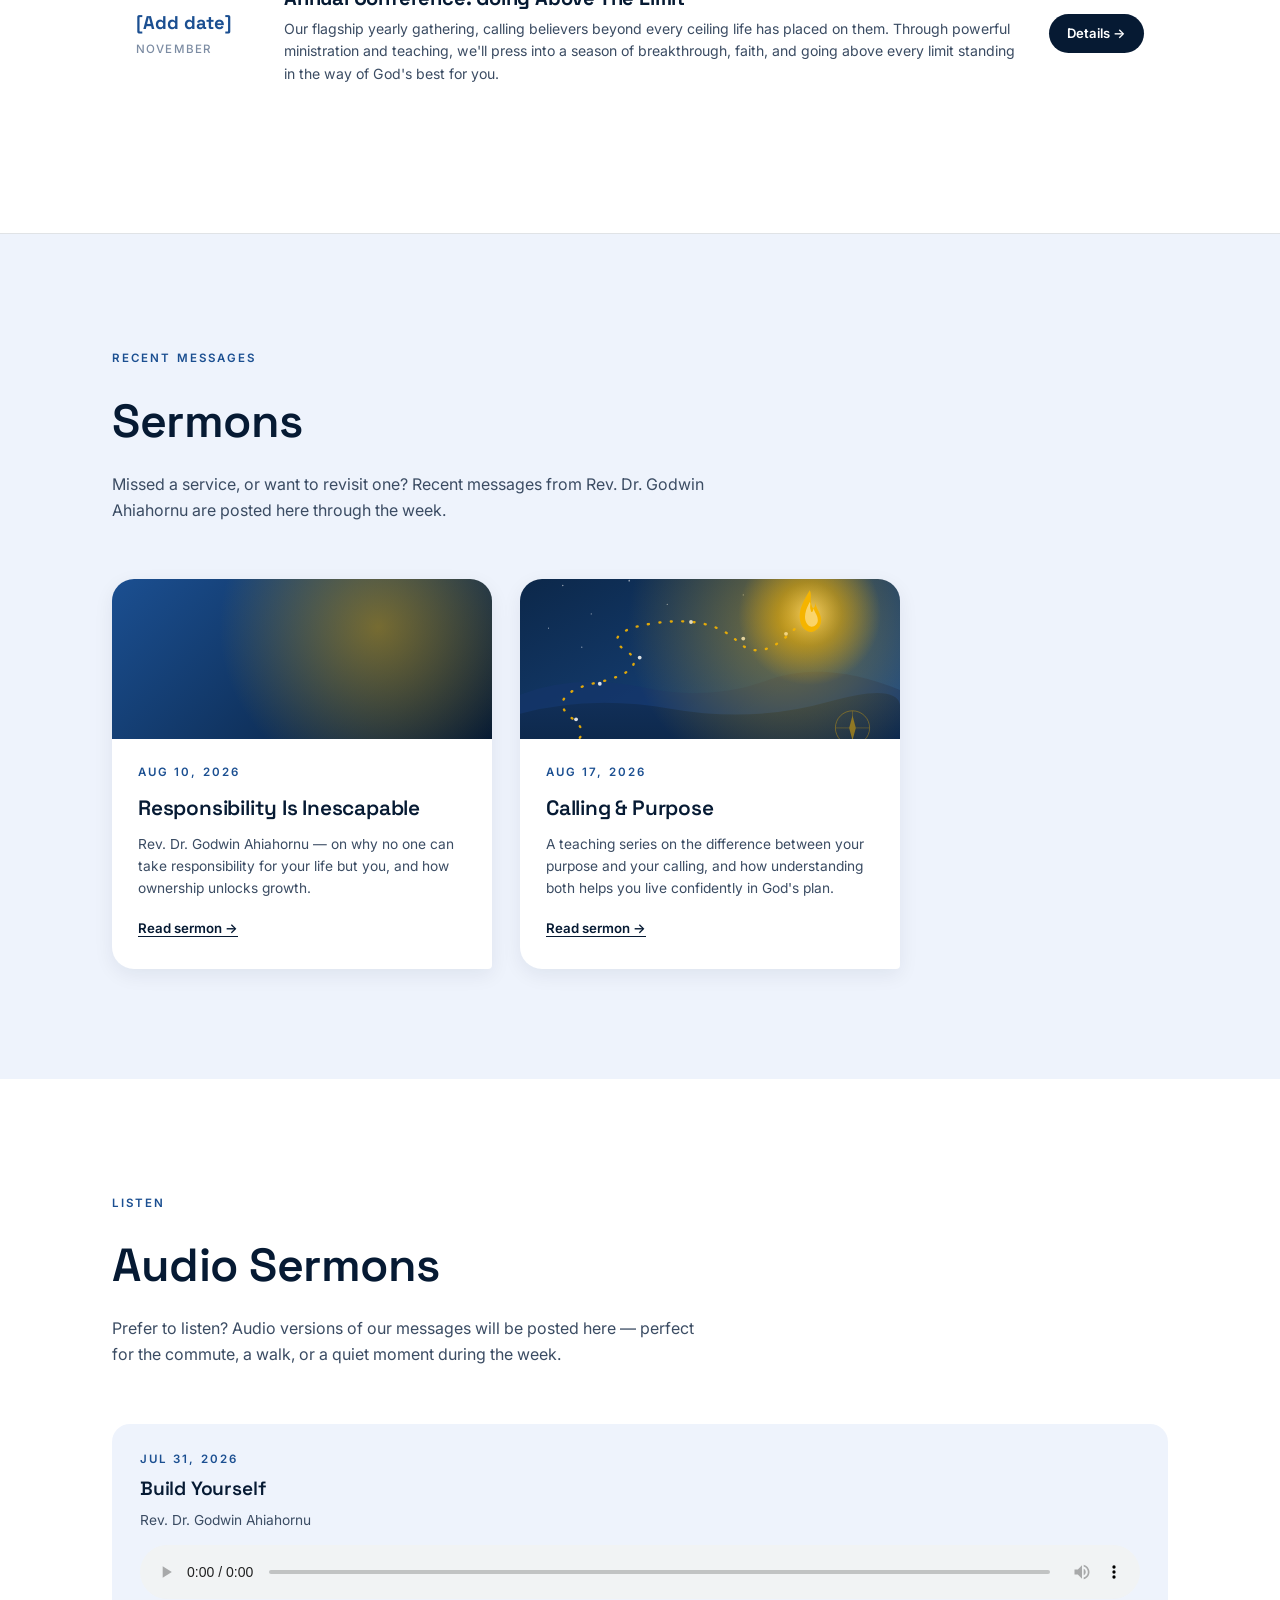
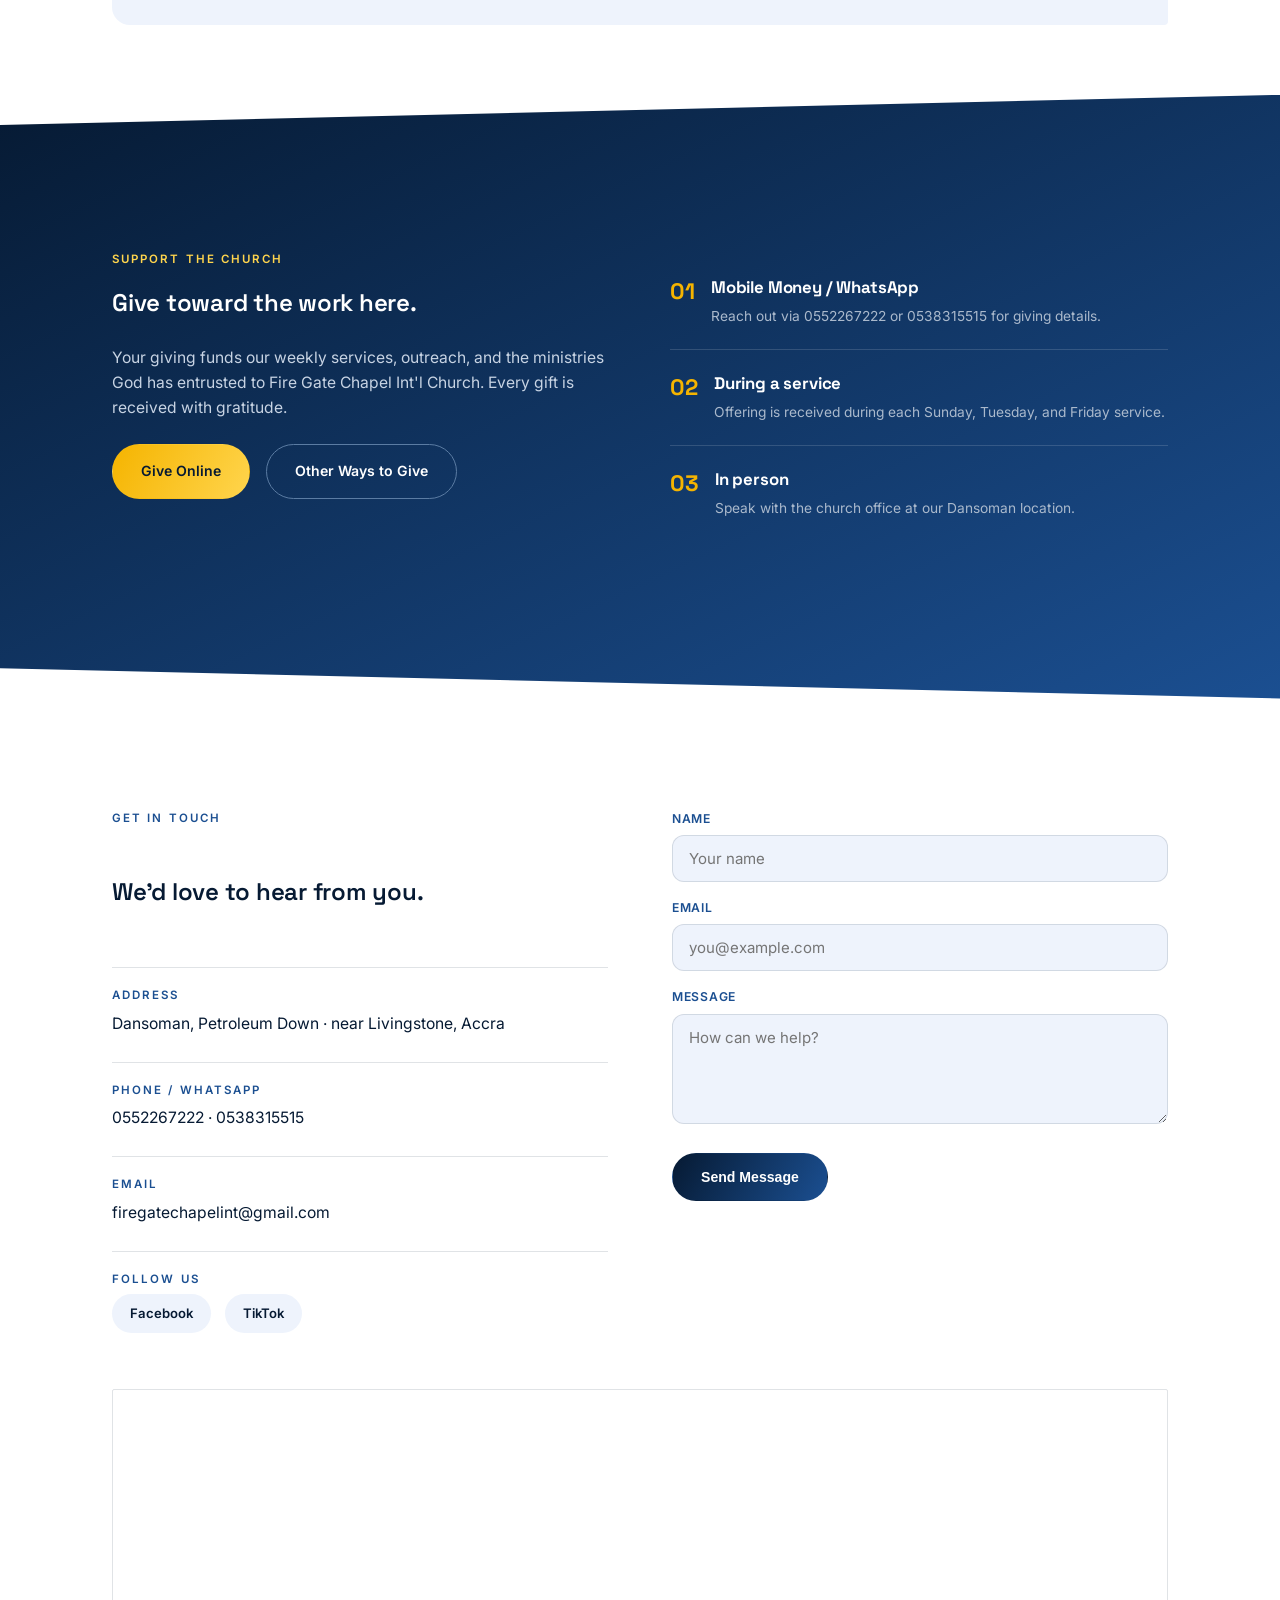
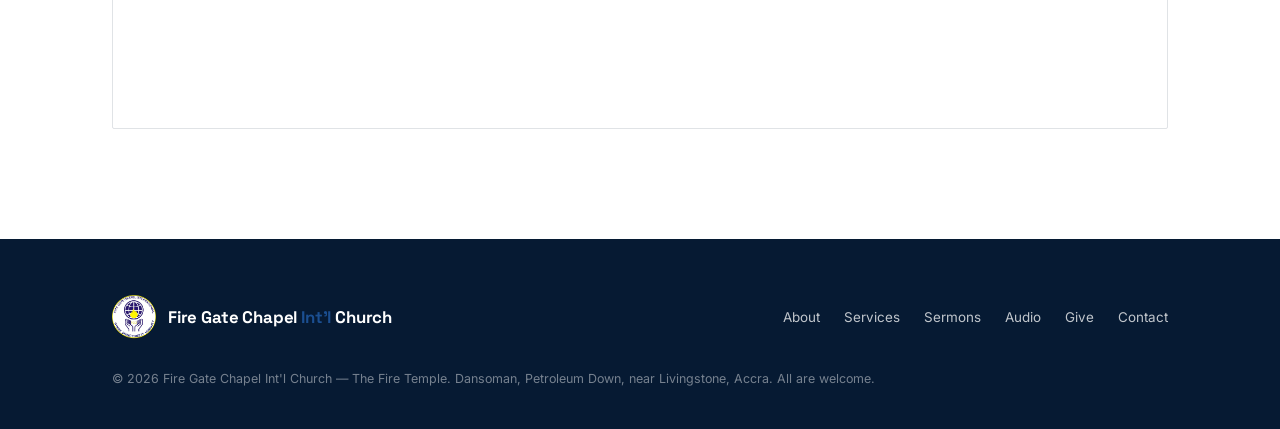
==== commit d79cbc1e: "Add files via upload" ====
--- a/church-website.html
+++ b/church-website.html
@@ -6,420 +6,23 @@
 <title>Fire Gate Chapel Int'l Church &mdash; The Fire Temple</title>
 <link rel="preconnect" href="https://fonts.googleapis.com">
 <link rel="preconnect" href="https://fonts.gstatic.com" crossorigin>
-<link href="https://fonts.googleapis.com/css2?family=Cormorant:ital,wght@0,400;0,500;0,600;1,500&family=Inter:wght@400;500;600;700&display=swap" rel="stylesheet">
-<style>
-  :root{
-    --ink:#0B2545;
-    --paper:#FFFFFF;
-    --paper-2:#F1F5FB;
-    --blue:#1B4F91;
-    --blue-dark:#0B2545;
-    --steel:#5B7CA3;
-    --yellow:#F5B400;
-    --yellow-soft:#FDE7A8;
-    --line: rgba(11,37,69,0.13);
-    --max: 1120px;
-    --radius: 2px;
-  }
-
-  *{box-sizing:border-box; margin:0; padding:0;}
-  html{scroll-behavior:smooth;}
-  body{
-    background:var(--paper);
-    color:var(--ink);
-    font-family:'Inter', sans-serif;
-    line-height:1.6;
-    -webkit-font-smoothing:antialiased;
-  }
-  img{max-width:100%; display:block;}
-  a{color:inherit;}
-  ul{list-style:none;}
-
-  h1,h2,h3, .display{
-    font-family:'Cormorant', serif;
-    font-weight:500;
-    letter-spacing:0.01em;
-    color:var(--ink);
-  }
-
-  .eyebrow{
-    font-family:'Inter', sans-serif;
-    font-size:0.72rem;
-    letter-spacing:0.18em;
-    text-transform:uppercase;
-    color:var(--blue);
-    font-weight:600;
-  }
-
-  .wrap{
-    max-width:var(--max);
-    margin:0 auto;
-    padding:0 32px;
-  }
-
-  a:focus-visible, button:focus-visible, input:focus-visible, textarea:focus-visible{
-    outline:2px solid var(--yellow);
-    outline-offset:3px;
-  }
-
-  /* ---------- NAV ---------- */
-  header{
-    position:sticky; top:0; z-index:50;
-    background:rgba(255,255,255,0.92);
-    backdrop-filter:blur(8px);
-    border-bottom:1px solid var(--line);
-  }
-  nav.wrap{
-    display:flex; align-items:center; justify-content:space-between;
-    height:76px;
-  }
-  .brand{
-    font-family:'Cormorant', serif;
-    font-size:1.3rem;
-    font-weight:600;
-    letter-spacing:0.01em;
-    line-height:1.2;
-  }
-  .brand span{color:var(--blue);}
-  .brand small{
-    display:block;
-    font-family:'Inter';
-    font-size:0.62rem;
-    letter-spacing:0.16em;
-    text-transform:uppercase;
-    color:var(--yellow);
-    font-weight:700;
-    margin-top:2px;
-  }
-  .navlinks{
-    display:flex; gap:32px;
-    font-size:0.86rem;
-    font-weight:500;
-  }
-  .navlinks a{
-    text-decoration:none;
-    padding:6px 2px;
-    border-bottom:1px solid transparent;
-    transition:border-color .2s ease, color .2s ease;
-  }
-  .navlinks a:hover{ border-color:var(--blue); }
-  .nav-cta{
-    background:var(--ink);
-    color:var(--paper);
-    padding:10px 20px;
-    font-size:0.82rem;
-    font-weight:600;
-    text-decoration:none;
-    border-radius:var(--radius);
-    white-space:nowrap;
-  }
-  .nav-toggle{ display:none; background:none; border:none; cursor:pointer; }
-
-  @media (max-width:900px){
-    .navlinks{ display:none; }
-    .nav-toggle{ display:block; }
-  }
-
-  /* ---------- HERO ---------- */
-  .hero{
-    position:relative;
-    overflow:hidden;
-    padding:110px 0 90px;
-    border-bottom:1px solid var(--line);
-    background:var(--paper-2);
-  }
-  .glow{
-    position:absolute;
-    top:-240px; left:50%;
-    transform:translateX(-50%);
-    width:900px; height:900px;
-    border-radius:50%;
-    background:radial-gradient(circle, var(--yellow-soft) 0%, rgba(253,231,168,0) 65%);
-    opacity:0.7;
-    animation:breathe 9s ease-in-out infinite;
-    pointer-events:none;
-  }
-  @keyframes breathe{
-    0%,100%{ opacity:0.5; transform:translateX(-50%) scale(1); }
-    50%{ opacity:0.8; transform:translateX(-50%) scale(1.06); }
-  }
-  @media (prefers-reduced-motion: reduce){
-    .glow{ animation:none; }
-  }
-  .hero-inner{
-    position:relative;
-    max-width:760px;
-  }
-  .hero h1{
-    font-size:clamp(2.6rem, 5.4vw, 4.4rem);
-    line-height:1.06;
-    margin:22px 0 26px;
-  }
-  .hero h1 em{ color:var(--blue); font-style:italic; }
-  .hero p.lede{
-    font-size:1.12rem;
-    max-width:540px;
-    color:#33465F;
-    margin-bottom:36px;
-  }
-  .hero-actions{
-    display:flex; gap:16px; flex-wrap:wrap;
-    margin-bottom:46px;
-  }
-  .btn{
-    display:inline-block;
-    padding:14px 26px;
-    font-size:0.88rem;
-    font-weight:600;
-    text-decoration:none;
-    border-radius:var(--radius);
-    border:1px solid var(--ink);
-    transition:background .2s ease, color .2s ease, transform .15s ease;
-  }
-  .btn-primary{ background:var(--ink); color:var(--paper); }
-  .btn-primary:hover{ background:var(--blue); border-color:var(--blue); transform:translateY(-1px); }
-  .btn-ghost{ background:transparent; color:var(--ink); }
-  .btn-ghost:hover{ background:var(--ink); color:var(--paper); transform:translateY(-1px); }
-  .btn-accent{ background:var(--yellow); border-color:var(--yellow); color:var(--ink); }
-  .btn-accent:hover{ background:#DDA200; border-color:#DDA200; transform:translateY(-1px); }
-
-  .hero-times{
-    display:flex; gap:28px; flex-wrap:wrap;
-    border-top:1px solid var(--line);
-    padding-top:26px;
-  }
-  .hero-times div{ font-size:0.86rem; }
-  .hero-times strong{ display:block; font-size:1.02rem; font-family:'Cormorant', serif; font-weight:600; }
-
-  /* ---------- SECTION SHARED ---------- */
-  section{ padding:100px 0; }
-  .section-head{
-    max-width:600px;
-    margin-bottom:56px;
-  }
-  .section-head h2{
-    font-size:clamp(2rem, 3.6vw, 2.7rem);
-    margin-top:14px;
-  }
-  .section-head p{
-    color:#3B4C63;
-    margin-top:14px;
-    font-size:1rem;
-  }
-
-  /* ---------- ABOUT ---------- */
-  #about{ background:var(--paper); border-bottom:1px solid var(--line); }
-  .about-grid{
-    display:grid;
-    grid-template-columns:1.1fr 1fr;
-    gap:70px;
-    align-items:start;
-  }
-  .about-copy p{ margin-bottom:18px; color:#2F3F53; }
-  .about-copy p:first-of-type{
-    font-family:'Cormorant', serif;
-    font-size:1.5rem;
-    font-style:italic;
-    color:var(--ink);
-    line-height:1.45;
-  }
-  .values{ display:flex; flex-direction:column; gap:0; }
-  .value{
-    padding:24px 0;
-    border-top:1px solid var(--line);
-  }
-  .value:last-child{ border-bottom:1px solid var(--line); }
-  .value .eyebrow{ margin-bottom:8px; display:block; }
-  .value h3{ font-size:1.3rem; font-weight:600; margin-bottom:6px; }
-  .value p{ font-size:0.92rem; color:#3B4C63; }
-
-  @media (max-width:860px){
-    .about-grid{ grid-template-columns:1fr; gap:40px; }
-  }
-
-  /* ---------- SERVICE TIMES ---------- */
-  #services{ background:var(--paper-2); }
-  .times-grid{
-    display:grid;
-    grid-template-columns:repeat(3, 1fr);
-    gap:1px;
-    background:var(--line);
-    border:1px solid var(--line);
-  }
-  .time-card{
-    background:var(--paper);
-    padding:34px 30px;
-  }
-  .time-card .eyebrow{ margin-bottom:16px; display:block; }
-  .time-card h3{ font-size:1.5rem; margin-bottom:10px; }
-  .time-card p{ font-size:0.9rem; color:#3B4C63; }
-  .time-card .addr{
-    margin-top:22px; padding-top:18px; border-top:1px solid var(--line);
-    font-size:0.85rem; color:var(--blue); font-weight:600;
-  }
-
-  @media (max-width:860px){
-    .times-grid{ grid-template-columns:1fr; }
-  }
-
-  /* ---------- EVENTS ---------- */
-  #events{ background:var(--paper); border-top:1px solid var(--line); border-bottom:1px solid var(--line); }
-  .event-row{
-    display:grid;
-    grid-template-columns:120px 1fr auto;
-    gap:28px;
-    align-items:center;
-    padding:26px 0;
-    border-top:1px solid var(--line);
-  }
-  .event-row:last-child{ border-bottom:1px solid var(--line); }
-  .event-date{
-    font-family:'Cormorant', serif;
-    font-size:1.1rem;
-    color:var(--blue);
-    font-weight:600;
-  }
-  .event-date span{ display:block; font-family:'Inter'; font-size:0.72rem; letter-spacing:0.1em; text-transform:uppercase; color:#7C8CA3; font-weight:500; margin-top:2px; }
-  .event-info h3{ font-size:1.25rem; font-weight:600; margin-bottom:4px; }
-  .event-info p{ font-size:0.88rem; color:#3B4C63; }
-  .event-link{ font-size:0.84rem; font-weight:600; text-decoration:none; border-bottom:1px solid var(--ink); white-space:nowrap; }
-
-  @media (max-width:640px){
-    .event-row{ grid-template-columns:1fr; gap:8px; }
-    .event-link{ justify-self:start; }
-  }
-
-  /* ---------- SERMONS ---------- */
-  #sermons{ background:var(--paper-2); }
-  .sermon-grid{
-    display:grid;
-    grid-template-columns:repeat(3, 1fr);
-    gap:28px;
-  }
-  .sermon-card{
-    border:1px solid var(--line);
-    overflow:hidden;
-    background:var(--paper);
-  }
-  .sermon-thumb{
-    height:150px;
-    background:linear-gradient(135deg, var(--blue) 0%, var(--ink) 100%);
-    position:relative;
-  }
-  .sermon-thumb::after{
-    content:"";
-    position:absolute; inset:0;
-    background:radial-gradient(circle at 70% 30%, var(--yellow) 0%, transparent 55%);
-    opacity:0.45;
-  }
-  .sermon-body{ padding:22px 24px 26px; }
-  .sermon-body .eyebrow{ margin-bottom:10px; display:block; }
-  .sermon-body h3{ font-size:1.25rem; margin-bottom:8px; }
-  .sermon-body p{ font-size:0.86rem; color:#3B4C63; margin-bottom:16px; }
-  .sermon-body a{ font-size:0.83rem; font-weight:600; text-decoration:none; border-bottom:1px solid var(--ink); }
-
-  @media (max-width:860px){
-    .sermon-grid{ grid-template-columns:1fr; }
-  }
-
-  /* ---------- GIVE ---------- */
-  #give{
-    background:var(--ink);
-    color:var(--paper);
-    border-bottom:1px solid var(--line);
-  }
-  #give .eyebrow{ color:var(--yellow); }
-  #give h2{ color:var(--paper); }
-  #give .section-head p{ color:#C7D3E3; }
-  .give-grid{
-    display:grid;
-    grid-template-columns:1fr 1fr;
-    gap:60px;
-    align-items:center;
-  }
-  .give-copy p{ color:#C7D3E3; margin-bottom:24px; font-size:0.98rem; }
-  #give .btn-primary{ background:var(--yellow); border-color:var(--yellow); color:var(--ink); }
-  #give .btn-primary:hover{ background:#DDA200; border-color:#DDA200; }
-  #give .btn-ghost{ border-color:var(--steel); color:var(--paper); }
-  #give .btn-ghost:hover{ background:var(--paper); color:var(--ink); }
-  .give-ways{ display:flex; flex-direction:column; gap:22px; }
-  .give-way{ display:flex; gap:16px; align-items:flex-start; border-top:1px solid rgba(255,255,255,0.14); padding-top:20px; }
-  .give-way:first-child{ border-top:none; padding-top:0; }
-  .give-way .num{ font-family:'Cormorant', serif; font-size:1.4rem; color:var(--yellow); }
-  .give-way h3{ font-size:1.05rem; color:var(--paper); font-weight:600; margin-bottom:4px; }
-  .give-way p{ font-size:0.86rem; color:#AAB9CC; }
-
-  @media (max-width:860px){
-    .give-grid{ grid-template-columns:1fr; gap:36px; }
-  }
-
-  /* ---------- CONTACT ---------- */
-  .contact-grid{
-    display:grid;
-    grid-template-columns:1fr 1fr;
-    gap:64px;
-  }
-  .contact-info{ display:flex; flex-direction:column; gap:26px; }
-  .contact-info .item{ border-top:1px solid var(--line); padding-top:18px; }
-  .contact-info .item:first-child{ border-top:none; padding-top:0; }
-  .contact-info .eyebrow{ margin-bottom:6px; display:block; }
-  .contact-info p{ font-size:0.98rem; }
-  .social-row{ display:flex; gap:14px; margin-top:6px; }
-  .social-row a{
-    font-size:0.82rem; font-weight:600; text-decoration:none;
-    border:1px solid var(--line); padding:9px 16px; border-radius:var(--radius);
-    transition:background .2s ease, color .2s ease;
-  }
-  .social-row a:hover{ background:var(--ink); color:var(--paper); border-color:var(--ink); }
-
-  form{ display:flex; flex-direction:column; gap:16px; }
-  .field label{
-    display:block; font-size:0.76rem; font-weight:600; letter-spacing:0.06em;
-    text-transform:uppercase; color:var(--blue); margin-bottom:7px;
-  }
-  .field input, .field textarea{
-    width:100%;
-    border:1px solid var(--line);
-    background:var(--paper-2);
-    padding:13px 14px;
-    font-family:'Inter', sans-serif;
-    font-size:0.94rem;
-    color:var(--ink);
-    border-radius:var(--radius);
-  }
-  .field textarea{ resize:vertical; min-height:110px; }
-  form .btn{ align-self:flex-start; margin-top:6px; cursor:pointer; }
-
-  @media (max-width:860px){
-    .contact-grid{ grid-template-columns:1fr; gap:44px; }
-  }
-
-  /* ---------- FOOTER ---------- */
-  footer{
-    padding:50px 0 40px;
-    border-top:1px solid var(--line);
-    background:var(--paper-2);
-  }
-  .footer-row{
-    display:flex; justify-content:space-between; align-items:center; flex-wrap:wrap; gap:20px;
-  }
-  .footer-row .brand{ font-size:1.05rem; }
-  .footer-links{ display:flex; gap:24px; font-size:0.84rem; flex-wrap:wrap; }
-  .footer-links a{ text-decoration:none; }
-  .footer-links a:hover{ color:var(--blue); }
-  .footer-fine{ margin-top:30px; font-size:0.78rem; color:#5B6B80; }
-</style>
+<link href="https://fonts.googleapis.com/css2?family=Cormorant:ital,wght@0,400;0,500;0,600;1,500&family=Space+Grotesk:wght@500;600;700&family=Inter:wght@400;500;600;700&display=swap" rel="stylesheet">
+<link rel="stylesheet" href="style.css">
 </head>
 <body>
 
 <header>
   <nav class="wrap">
-    <div class="brand">Fire Gate Chapel <span>Int'l</span> Church<small>The Fire Temple</small></div>
+    <div class="brand-lockup">
+      <img src="logo.png" alt="Fire Gate Chapel Int'l Church logo" class="logo-img">
+      <div class="brand">Fire Gate Chapel <span>Int'l</span> Church<small>The Fire Temple</small></div>
+    </div>
     <div class="navlinks">
       <a href="#about">About</a>
       <a href="#services">Services</a>
       <a href="#events">Events</a>
       <a href="#sermons">Sermons</a>
+      <a href="#audio-sermons">Audio</a>
       <a href="#give">Give</a>
       <a href="#contact">Contact</a>
     </div>
@@ -429,6 +32,7 @@
 
 <section class="hero">
   <div class="glow" aria-hidden="true"></div>
+  <div class="glow-small" aria-hidden="true"></div>
   <div class="wrap hero-inner">
     <span class="eyebrow">Welcome to the Fire Temple</span>
     <h1>Come as you are.<br>Leave <em>on fire</em>.</h1>
@@ -447,25 +51,35 @@
 
 <section id="about">
   <div class="wrap about-grid">
-    <div class="about-copy">
+    <div class="about-copy reveal">
       <span class="eyebrow">About us</span>
       <h2 style="margin:14px 0 26px;">A house of prayer, raising a fiery generation.</h2>
       <p>"The Fire Temple isn't just our motto &mdash; it's what we contend for every time we gather: the presence and fire of God resting on ordinary people."</p>
       <p>Fire Gate Chapel Int'l Church is home to a warm, growing community in Dansoman, near Livingstone. We believe worship, the Word, and prayer are meant to change lives, not just fill a Sunday.</p>
-      <p>Under the leadership of Rev. Dr. Godwin Ahiahornu, we gather across the week for worship, teaching, and prayer &mdash; and we'd love for you to join us.</p>
+
+      <div class="pastor-card reveal">
+        <div class="pastor-photo-wrap">
+          <img src="pastor.png" alt="Rev. Dr. Godwin Ahiahornu" class="pastor-photo">
+        </div>
+        <div class="pastor-info">
+          <span class="eyebrow">Senior Pastor</span>
+          <h3>Rev. Dr. Godwin Ahiahornu</h3>
+          <p>Under his leadership, we gather across the week for worship, teaching, and prayer &mdash; and we'd love for you to join us.</p>
+        </div>
+      </div>
     </div>
     <div class="values">
-      <div class="value">
+      <div class="value reveal">
         <span class="eyebrow">01</span>
         <h3>Worship</h3>
         <p>Passionate, Spirit-led worship that welcomes every person into God's presence.</p>
       </div>
-      <div class="value">
+      <div class="value reveal">
         <span class="eyebrow">02</span>
         <h3>The Word</h3>
         <p>Sound, practical teaching from Scripture that equips you for daily living.</p>
       </div>
-      <div class="value">
+      <div class="value reveal">
         <span class="eyebrow">03</span>
         <h3>Prayer</h3>
         <p>A praying church &mdash; midweek gatherings devoted to intercession and breakthrough.</p>
@@ -476,25 +90,25 @@
 
 <section id="services">
   <div class="wrap">
-    <div class="section-head">
+    <div class="section-head reveal">
       <span class="eyebrow">Join us</span>
       <h2>Service times</h2>
       <p>All services hold at our Dansoman location, Petroleum Down, near Livingstone. First-time guests are warmly welcomed at every service.</p>
     </div>
     <div class="times-grid">
-      <div class="time-card">
+      <div class="time-card reveal">
         <span class="eyebrow">Sunday</span>
         <h3>8:00AM &ndash; 12:00PM</h3>
         <p>Our main worship service &mdash; praise, the Word, and ministration led by Rev. Dr. Godwin Ahiahornu.</p>
         <div class="addr">Dansoman, Petroleum Down &middot; near Livingstone</div>
       </div>
-      <div class="time-card">
+      <div class="time-card reveal">
         <span class="eyebrow">Tuesday</span>
         <h3>9:00AM &ndash; 12:00PM</h3>
         <p>Midweek teaching and prayer service, open to all members and visitors.</p>
         <div class="addr">Dansoman, Petroleum Down &middot; near Livingstone</div>
       </div>
-      <div class="time-card">
+      <div class="time-card reveal">
         <span class="eyebrow">Friday</span>
         <h3>6:00PM &ndash; 8:30PM</h3>
         <p>An evening of fervent prayer and worship to close out the week in God's presence.</p>
@@ -506,74 +120,81 @@
 
 <section id="events">
   <div class="wrap">
-    <div class="section-head">
+    <div class="section-head reveal">
       <span class="eyebrow">What's happening</span>
       <h2>Upcoming events</h2>
       <p>A few of the gatherings coming up beyond our regular Sunday, Tuesday, and Friday services.</p>
     </div>
     <div class="event-list">
-      <div class="event-row">
-        <div class="event-date">Sep 6<span>Saturday</span></div>
+      <div class="event-row reveal">
+        <div class="event-date">Sep 23&ndash;27<span>Wed&ndash;Sun</span></div>
         <div class="event-info">
-          <h3>Fire Temple Prayer Vigil</h3>
-          <p>An all-night gathering of worship and intercession. All are welcome to attend.</p>
+          <img src="season-of-travail-flyer.jpg" alt="Season of Travail (Birthing Potentials) event flyer" class="event-flyer-thumb">
+          <h3>Season of Travail (3 Days) &mdash; "Birthing Potentials"</h3>
+          <p>Three days of fervent, travailing prayer and the Word, with Apostle Lawrence Brown (guest minister) and Prophet Godwin Ahiahornu (host). Wed&ndash;Fri at 6:00PM, Sunday at 8:00AM, at the FGCI Auditorium, Dansoman, Petroleum near Livingstone.</p>
+        </div>
+        <a class="event-link" href="season-of-travail-flyer.jpg" target="_blank" rel="noopener">View Flyer &rarr;</a>
+      </div>
+      <div class="event-row reveal">
+        <div class="event-date">[Add date]<span>November</span></div>
+        <div class="event-info">
+          <h3>Annual Conference: Going Above The Limit</h3>
+          <p>Our flagship yearly gathering, calling believers beyond every ceiling life has placed on them. Through powerful ministration and teaching, we'll press into a season of breakthrough, faith, and going above every limit standing in the way of God's best for you.</p>
         </div>
         <a class="event-link" href="#contact">Details &rarr;</a>
       </div>
-      <div class="event-row">
-        <div class="event-date">Sep 14<span>Sunday</span></div>
-        <div class="event-info">
-          <h3>New Members Meet &amp; Greet</h3>
-          <p>Curious about becoming part of Fire Gate Chapel? Meet the leadership after the Sunday service.</p>
-        </div>
-        <a class="event-link" href="#contact">Details &rarr;</a>
-      </div>
-      <div class="event-row">
-        <div class="event-date">Oct 3&ndash;5<span>Fri&ndash;Sun</span></div>
-        <div class="event-info">
-          <h3>Youth &amp; Young Adults Retreat</h3>
-          <p>A weekend away of worship, teaching, and fellowship for our youth and young adults.</p>
-        </div>
-        <a class="event-link" href="#contact">Details &rarr;</a>
-      </div>
     </div>
   </div>
 </section>
 
 <section id="sermons">
   <div class="wrap">
-    <div class="section-head">
+    <div class="section-head reveal">
       <span class="eyebrow">Recent messages</span>
       <h2>Sermons</h2>
       <p>Missed a service, or want to revisit one? Recent messages from Rev. Dr. Godwin Ahiahornu are posted here through the week.</p>
     </div>
     <div class="sermon-grid">
-      <div class="sermon-card">
-        <div class="sermon-thumb"></div>
-        <div class="sermon-body">
-          <span class="eyebrow">Aug 17, 2026</span>
-          <h3>Carrying the Fire</h3>
-          <p>Rev. Dr. Godwin Ahiahornu &mdash; on keeping God's presence alive beyond the four walls of church.</p>
-          <a href="#">Watch sermon &rarr;</a>
-        </div>
-      </div>
-      <div class="sermon-card">
+      <a class="sermon-card reveal" href="sermon-responsibility.html">
         <div class="sermon-thumb"></div>
         <div class="sermon-body">
           <span class="eyebrow">Aug 10, 2026</span>
-          <h3>The Gate That Never Shuts</h3>
-          <p>Rev. Dr. Godwin Ahiahornu &mdash; a message on access, faith, and standing at the gate in prayer.</p>
-          <a href="#">Watch sermon &rarr;</a>
-        </div>
-      </div>
-      <div class="sermon-card">
-        <div class="sermon-thumb"></div>
+          <h3>Responsibility Is Inescapable</h3>
+          <p>Rev. Dr. Godwin Ahiahornu &mdash; on why no one can take responsibility for your life but you, and how ownership unlocks growth.</p>
+          <span style="font-size:0.83rem; font-weight:600; border-bottom:1px solid var(--ink);">Read sermon &rarr;</span>
+        </div>
+      </a>
+      <a class="sermon-card reveal" href="sermon-calling-purpose.html">
+        <div class="sermon-thumb" style="background:url('sermon-calling-purpose-cover.svg') center/cover no-repeat;"></div>
         <div class="sermon-body">
-          <span class="eyebrow">Aug 3, 2026</span>
-          <h3>Foundations of Faith</h3>
-          <p>Rev. Dr. Godwin Ahiahornu &mdash; the second in our series on building a life that lasts.</p>
-          <a href="#">Watch sermon &rarr;</a>
-        </div>
+          <span class="eyebrow">Aug 17, 2026</span>
+          <h3>Calling &amp; Purpose</h3>
+          <p>A teaching series on the difference between your purpose and your calling, and how understanding both helps you live confidently in God's plan.</p>
+          <span style="font-size:0.83rem; font-weight:600; border-bottom:1px solid var(--ink);">Read sermon &rarr;</span>
+        </div>
+      </a>
+    </div>
+  </div>
+</section>
+
+<section id="audio-sermons">
+  <div class="wrap">
+    <div class="section-head reveal">
+      <span class="eyebrow">Listen</span>
+      <h2>Audio Sermons</h2>
+      <p>Prefer to listen? Audio versions of our messages will be posted here &mdash; perfect for the commute, a walk, or a quiet moment during the week.</p>
+    </div>
+    <div class="audio-list" id="audio-list">
+      <div class="audio-item reveal">
+        <div class="audio-info">
+          <span class="eyebrow">Jul 31, 2026</span>
+          <h3>Build Yourself</h3>
+          <p>Rev. Dr. Godwin Ahiahornu</p>
+        </div>
+        <audio controls preload="none">
+          <source src="sermon-build-yourself.aac" type="audio/aac">
+          Your browser does not support the audio element.
+        </audio>
       </div>
     </div>
   </div>
@@ -627,8 +248,8 @@
       <div class="item">
         <span class="eyebrow">Follow us</span>
         <div class="social-row">
-          <a href="#">Facebook</a>
-          <a href="#">TikTok</a>
+          <a href="https://www.facebook.com/FireGateChapelInt" target="_blank" rel="noopener">Facebook</a>
+          <a href="https://www.tiktok.com/@firegatechapel" target="_blank" rel="noopener">TikTok</a>
         </div>
       </div>
     </div>
@@ -653,16 +274,29 @@
       <p id="form-status" style="font-size:0.86rem; color:var(--blue); display:none;">Thank you &mdash; your message has been sent. We'll get back to you soon.</p>
     </form>
   </div>
+  <div class="wrap" style="margin-top:56px;">
+    <iframe
+      src="https://www.google.com/maps?q=5.5368967,-0.2725567&hl=en&z=16&output=embed"
+      style="width:100%; height:340px; border:1px solid var(--line); border-radius:2px; display:block;"
+      loading="lazy"
+      referrerpolicy="no-referrer-when-downgrade"
+      title="Map showing Fire Gate Chapel Int'l Church location in Dansoman, Accra">
+    </iframe>
+  </div>
 </section>
 
 <footer>
   <div class="wrap">
     <div class="footer-row">
-      <div class="brand">Fire Gate Chapel <span style="color:var(--blue);">Int'l</span> Church</div>
+      <div class="brand-lockup">
+        <img src="logo.png" alt="Fire Gate Chapel Int'l Church logo" class="logo-img">
+        <div class="brand">Fire Gate Chapel <span style="color:var(--blue);">Int'l</span> Church</div>
+      </div>
       <div class="footer-links">
         <a href="#about">About</a>
         <a href="#services">Services</a>
         <a href="#sermons">Sermons</a>
+        <a href="#audio-sermons">Audio</a>
         <a href="#give">Give</a>
         <a href="#contact">Contact</a>
       </div>
@@ -694,5 +328,6 @@
     });
   }
 </script>
+<script src="script.js"></script>
 </body>
 </html>
--- a/style.css
+++ b/style.css
@@ -0,0 +1,578 @@
+  :root{
+    --ink:#061A33;
+    --paper:#FFFFFF;
+    --paper-2:#EEF3FC;
+    --blue:#1B4F91;
+    --blue-bright:#3D7BE0;
+    --blue-dark:#061A33;
+    --steel:#5B7CA3;
+    --yellow:#F5B400;
+    --yellow-bright:#FFD54D;
+    --yellow-soft:#FDE7A8;
+    --line: rgba(6,26,51,0.12);
+    --max: 1120px;
+    --radius: 10px;
+  }
+
+  *{box-sizing:border-box; margin:0; padding:0;}
+  html{scroll-behavior:smooth;}
+  body{
+    background:var(--paper);
+    color:var(--ink);
+    font-family:'Inter', sans-serif;
+    line-height:1.6;
+    -webkit-font-smoothing:antialiased;
+    overflow-x:hidden;
+  }
+  img{max-width:100%; display:block;}
+  a{color:inherit;}
+  ul{list-style:none;}
+
+  h1,h2,h3, .display{
+    font-family:'Space Grotesk', sans-serif;
+    font-weight:600;
+    letter-spacing:-0.01em;
+    color:var(--ink);
+  }
+
+  .eyebrow{
+    font-family:'Inter', sans-serif;
+    font-size:0.72rem;
+    letter-spacing:0.18em;
+    text-transform:uppercase;
+    color:var(--blue);
+    font-weight:600;
+  }
+
+  .wrap{
+    max-width:var(--max);
+    margin:0 auto;
+    padding:0 32px;
+  }
+
+  a:focus-visible, button:focus-visible, input:focus-visible, textarea:focus-visible{
+    outline:2px solid var(--yellow);
+    outline-offset:3px;
+  }
+
+  /* ---------- SCROLL REVEAL ---------- */
+  .reveal{
+    opacity:0;
+    transform:translateY(28px);
+    transition:opacity .7s ease, transform .7s cubic-bezier(.2,.7,.2,1);
+  }
+  .reveal.in-view{ opacity:1; transform:translateY(0); }
+  @media (prefers-reduced-motion: reduce){
+    .reveal{ opacity:1; transform:none; transition:none; }
+  }
+
+  /* ---------- NAV ---------- */
+  header{
+    position:sticky; top:0; z-index:50;
+    background:rgba(255,255,255,0.88);
+    backdrop-filter:blur(10px);
+    border-bottom:1px solid var(--line);
+  }
+  header::after{
+    content:"";
+    display:block;
+    height:3px;
+    background:linear-gradient(90deg, var(--blue) 0%, var(--blue-bright) 35%, var(--yellow) 75%, var(--yellow-bright) 100%);
+    background-size:200% 100%;
+    animation:flow 6s linear infinite;
+  }
+  @keyframes flow{
+    0%{ background-position:0% 0; }
+    100%{ background-position:200% 0; }
+  }
+  @media (prefers-reduced-motion: reduce){
+    header::after{ animation:none; }
+  }
+  nav.wrap{
+    display:flex; align-items:center; justify-content:space-between;
+    height:76px;
+  }
+  .brand{
+    font-family:'Space Grotesk', sans-serif;
+    font-size:1.25rem;
+    font-weight:700;
+    letter-spacing:-0.01em;
+    line-height:1.2;
+  }
+  .brand span{color:var(--blue);}
+  .brand small{
+    display:block;
+    font-family:'Inter';
+    font-size:0.62rem;
+    letter-spacing:0.16em;
+    text-transform:uppercase;
+    color:var(--yellow);
+    font-weight:700;
+    margin-top:2px;
+  }
+  .navlinks{
+    display:flex; gap:32px;
+    font-size:0.86rem;
+    font-weight:500;
+  }
+  .navlinks a{
+    position:relative;
+    text-decoration:none;
+    padding:6px 2px;
+  }
+  .navlinks a::after{
+    content:"";
+    position:absolute; left:0; right:100%; bottom:0;
+    height:2px;
+    background:linear-gradient(90deg, var(--blue), var(--yellow));
+    transition:right .25s ease;
+  }
+  .navlinks a:hover::after{ right:0; }
+  .nav-cta{
+    background:linear-gradient(120deg, var(--ink), var(--blue));
+    color:var(--paper);
+    padding:11px 22px;
+    font-size:0.82rem;
+    font-weight:600;
+    text-decoration:none;
+    border-radius:100px;
+    white-space:nowrap;
+    transition:transform .2s ease, box-shadow .2s ease;
+  }
+  .nav-cta:hover{ transform:translateY(-1px); box-shadow:0 8px 20px rgba(27,79,145,0.35); }
+  .nav-toggle{ display:none; background:none; border:none; cursor:pointer; }
+
+  @media (max-width:900px){
+    .navlinks{ display:none; }
+    .nav-toggle{ display:block; }
+  }
+
+  /* ---------- HERO ---------- */
+  .hero{
+    position:relative;
+    overflow:hidden;
+    padding:130px 0 140px;
+    background:linear-gradient(155deg, var(--ink) 0%, var(--blue) 68%, var(--blue-bright) 100%);
+    clip-path:polygon(0 0, 100% 0, 100% 92%, 0 100%);
+  }
+  .hero::before{
+    content:"";
+    position:absolute; inset:0;
+    background-image:radial-gradient(rgba(255,255,255,0.5) 1px, transparent 1px);
+    background-size:34px 34px;
+    opacity:0.06;
+    pointer-events:none;
+  }
+  .glow{
+    position:absolute;
+    top:-260px; right:-160px;
+    width:820px; height:820px;
+    border-radius:50%;
+    background:radial-gradient(circle, var(--yellow-bright) 0%, rgba(245,180,0,0.35) 42%, rgba(245,180,0,0) 68%);
+    opacity:0.8;
+    animation:breathe 8s ease-in-out infinite;
+    pointer-events:none;
+    filter:blur(2px);
+  }
+  .glow-small{
+    position:absolute;
+    bottom:-120px; left:-80px;
+    width:360px; height:360px;
+    border-radius:50%;
+    background:radial-gradient(circle, rgba(61,123,224,0.55) 0%, rgba(61,123,224,0) 70%);
+    animation:drift 11s ease-in-out infinite;
+    pointer-events:none;
+  }
+  @keyframes breathe{
+    0%,100%{ opacity:0.6; transform:scale(1); }
+    50%{ opacity:0.95; transform:scale(1.08); }
+  }
+  @keyframes drift{
+    0%,100%{ transform:translate(0,0); }
+    50%{ transform:translate(24px,-18px); }
+  }
+  @media (prefers-reduced-motion: reduce){
+    .glow, .glow-small{ animation:none; }
+  }
+  .hero-inner{
+    position:relative;
+    max-width:760px;
+  }
+  .hero .eyebrow{ color:var(--yellow-bright); }
+  .hero h1{
+    font-family:'Space Grotesk', sans-serif;
+    font-weight:700;
+    color:var(--paper);
+    font-size:clamp(2.8rem, 6vw, 4.8rem);
+    line-height:1.02;
+    letter-spacing:-0.02em;
+    margin:22px 0 26px;
+  }
+  .hero h1 em{
+    font-style:normal;
+    background:linear-gradient(100deg, var(--yellow) 0%, var(--yellow-bright) 60%, #FFFFFF 100%);
+    -webkit-background-clip:text;
+    background-clip:text;
+    color:transparent;
+  }
+  .hero p.lede{
+    font-size:1.14rem;
+    max-width:540px;
+    color:rgba(255,255,255,0.82);
+    margin-bottom:36px;
+  }
+  .hero-actions{
+    display:flex; gap:16px; flex-wrap:wrap;
+    margin-bottom:50px;
+  }
+  .btn{
+    display:inline-block;
+    padding:15px 28px;
+    font-size:0.88rem;
+    font-weight:600;
+    text-decoration:none;
+    border-radius:100px;
+    border:1px solid var(--ink);
+    transition:background .2s ease, color .2s ease, transform .18s ease, box-shadow .2s ease;
+  }
+  .btn-primary{ background:linear-gradient(120deg, var(--ink), var(--blue)); color:var(--paper); border-color:transparent; }
+  .btn-primary:hover{ transform:translateY(-2px); box-shadow:0 10px 26px rgba(6,26,51,0.35); }
+  .btn-ghost{ background:transparent; color:var(--paper); border-color:rgba(255,255,255,0.5); }
+  .btn-ghost:hover{ background:rgba(255,255,255,0.12); transform:translateY(-2px); }
+  .btn-accent{ background:linear-gradient(120deg, var(--yellow), var(--yellow-bright)); border-color:transparent; color:var(--ink); }
+  .btn-accent:hover{ transform:translateY(-2px); box-shadow:0 10px 26px rgba(245,180,0,0.4); }
+
+  .hero-times{
+    display:flex; gap:28px; flex-wrap:wrap;
+    border-top:1px solid rgba(255,255,255,0.22);
+    padding-top:26px;
+  }
+  .hero-times div{ font-size:0.86rem; color:rgba(255,255,255,0.75); }
+  .hero-times strong{ display:block; font-size:1.05rem; font-family:'Space Grotesk', sans-serif; font-weight:700; color:var(--paper); }
+
+  /* ---------- SECTION SHARED ---------- */
+  section{ padding:110px 0; position:relative; }
+  .section-head{
+    max-width:600px;
+    margin-bottom:56px;
+  }
+  .section-head h2{
+    font-size:clamp(2.1rem, 3.8vw, 2.9rem);
+    margin-top:14px;
+  }
+  .section-head p{
+    color:#3B4C63;
+    margin-top:14px;
+    font-size:1rem;
+  }
+
+  /* ---------- ABOUT ---------- */
+  #about{ background:var(--paper); border-bottom:1px solid var(--line); }
+  .about-grid{
+    display:grid;
+    grid-template-columns:1.1fr 1fr;
+    gap:70px;
+    align-items:start;
+  }
+  .about-copy p{ margin-bottom:18px; color:#2F3F53; }
+  .about-copy p:first-of-type{
+    font-family:'Cormorant', serif;
+    font-size:1.55rem;
+    font-style:italic;
+    color:var(--ink);
+    line-height:1.45;
+  }
+  .values{ display:flex; flex-direction:column; gap:0; }
+  .value{
+    padding:26px 22px;
+    border-radius:18px 18px 4px 18px;
+    background:var(--paper-2);
+    margin-bottom:14px;
+    transition:transform .2s ease, box-shadow .2s ease;
+  }
+  .value:hover{ transform:translateY(-3px); box-shadow:0 12px 28px rgba(6,26,51,0.1); }
+  .value .eyebrow{ margin-bottom:8px; display:block; }
+  .value h3{ font-size:1.3rem; font-weight:700; margin-bottom:6px; }
+  .value p{ font-size:0.92rem; color:#3B4C63; }
+
+  .pastor-card{
+    margin-top:32px;
+    display:flex;
+    align-items:center;
+    gap:24px;
+    background:linear-gradient(135deg, var(--ink) 0%, var(--blue) 100%);
+    border-radius:24px 24px 4px 24px;
+    padding:22px;
+    position:relative;
+    overflow:hidden;
+  }
+  .pastor-card::before{
+    content:"";
+    position:absolute;
+    top:-60px; right:-60px;
+    width:200px; height:200px;
+    border-radius:50%;
+    background:radial-gradient(circle, var(--yellow-bright) 0%, rgba(245,180,0,0) 70%);
+    opacity:0.5;
+    pointer-events:none;
+  }
+  .pastor-photo-wrap{
+    flex:0 0 auto;
+    width:104px; height:104px;
+    border-radius:50%;
+    overflow:hidden;
+    border:3px solid var(--yellow);
+    position:relative;
+    z-index:1;
+  }
+  .pastor-photo{ width:100%; height:100%; object-fit:cover; object-position:top center; }
+  .pastor-info{ position:relative; z-index:1; }
+  .pastor-info .eyebrow{ color:var(--yellow-bright); margin-bottom:4px; display:block; }
+  .pastor-info h3{ color:var(--paper); font-size:1.2rem; margin-bottom:6px; }
+  .pastor-info p{ color:rgba(255,255,255,0.82); font-size:0.88rem; }
+
+  @media (max-width:500px){
+    .pastor-card{ flex-direction:column; align-items:flex-start; text-align:left; }
+  }
+
+  @media (max-width:860px){
+    .about-grid{ grid-template-columns:1fr; gap:40px; }
+  }
+
+  /* ---------- SERVICE TIMES ---------- */
+  #services{
+    background:var(--paper-2);
+    clip-path:polygon(0 4%, 100% 0, 100% 100%, 0 100%);
+    margin-top:-40px;
+    padding-top:150px;
+  }
+  .times-grid{
+    display:grid;
+    grid-template-columns:repeat(3, 1fr);
+    gap:20px;
+  }
+  .time-card{
+    background:var(--paper);
+    padding:34px 30px;
+    border-radius:20px 20px 4px 20px;
+    box-shadow:0 6px 20px rgba(6,26,51,0.06);
+    transition:transform .2s ease, box-shadow .2s ease;
+  }
+  .time-card:hover{ transform:translateY(-4px); box-shadow:0 16px 34px rgba(6,26,51,0.14); }
+  .time-card .eyebrow{ margin-bottom:16px; display:block; }
+  .time-card h3{ font-size:1.6rem; margin-bottom:10px; }
+  .time-card p{ font-size:0.9rem; color:#3B4C63; }
+  .time-card .addr{
+    margin-top:22px; padding-top:18px; border-top:1px solid var(--line);
+    font-size:0.85rem; color:var(--blue); font-weight:600;
+  }
+
+  @media (max-width:860px){
+    .times-grid{ grid-template-columns:1fr; }
+  }
+
+  /* ---------- EVENTS ---------- */
+  #events{ background:var(--paper); border-bottom:1px solid var(--line); }
+  .event-row{
+    display:grid;
+    grid-template-columns:120px 1fr auto;
+    gap:28px;
+    align-items:center;
+    padding:26px 24px;
+    border-radius:16px;
+    margin-bottom:12px;
+    transition:background .2s ease, transform .2s ease;
+  }
+  .event-row:hover{ background:var(--paper-2); transform:translateX(4px); }
+  .event-flyer-thumb{
+    width:120px;
+    border-radius:14px 14px 4px 14px;
+    margin-bottom:14px;
+    box-shadow:0 8px 20px rgba(6,26,51,0.15);
+  }
+  .event-date{
+    font-family:'Space Grotesk', sans-serif;
+    font-size:1.15rem;
+    font-weight:700;
+    color:var(--blue);
+  }
+  .event-date span{ display:block; font-family:'Inter'; font-size:0.72rem; letter-spacing:0.1em; text-transform:uppercase; color:#7C8CA3; font-weight:500; margin-top:2px; }
+  .event-info h3{ font-size:1.25rem; font-weight:700; margin-bottom:4px; }
+  .event-info p{ font-size:0.88rem; color:#3B4C63; }
+  .event-link{
+    font-size:0.82rem; font-weight:600; text-decoration:none;
+    padding:9px 18px; border-radius:100px; background:var(--ink); color:var(--paper);
+    white-space:nowrap; transition:background .2s ease, transform .2s ease;
+  }
+  .event-link:hover{ background:var(--blue); transform:translateY(-1px); }
+
+  @media (max-width:640px){
+    .event-row{ grid-template-columns:1fr; gap:8px; }
+    .event-link{ justify-self:start; }
+  }
+
+  /* ---------- SERMONS ---------- */
+  #sermons{ background:var(--paper-2); }
+  .sermon-grid{
+    display:flex;
+    flex-wrap:wrap;
+    gap:28px;
+  }
+  .sermon-card{
+    border:none;
+    overflow:hidden;
+    background:var(--paper);
+    flex:1 1 320px;
+    max-width:380px;
+    display:block;
+    text-decoration:none;
+    color:inherit;
+    border-radius:22px 22px 4px 22px;
+    box-shadow:0 6px 20px rgba(6,26,51,0.07);
+    transition:box-shadow .25s ease, transform .2s ease;
+  }
+  .sermon-card:hover{
+    box-shadow:0 18px 38px rgba(6,26,51,0.18);
+    transform:translateY(-5px) scale(1.01);
+  }
+  .sermon-thumb{
+    height:160px;
+    background:linear-gradient(135deg, var(--blue) 0%, var(--ink) 100%);
+    position:relative;
+  }
+  .sermon-thumb::after{
+    content:"";
+    position:absolute; inset:0;
+    background:radial-gradient(circle at 70% 30%, var(--yellow) 0%, transparent 55%);
+    opacity:0.45;
+  }
+  .sermon-body{ padding:24px 26px 28px; }
+  .sermon-body .eyebrow{ margin-bottom:10px; display:block; }
+  .sermon-body h3{ font-size:1.3rem; margin-bottom:8px; }
+  .sermon-body p{ font-size:0.86rem; color:#3B4C63; margin-bottom:16px; }
+  .sermon-body a{ font-size:0.83rem; font-weight:600; text-decoration:none; border-bottom:1px solid var(--ink); }
+
+  @media (max-width:860px){
+    .sermon-grid{ grid-template-columns:1fr; }
+  }
+
+  /* ---------- AUDIO SERMONS ---------- */
+  #audio-sermons{ background:var(--paper); }
+  .audio-list{ display:flex; flex-direction:column; gap:14px; }
+  .audio-item{
+    background:var(--paper-2);
+    padding:26px 28px;
+    display:flex; flex-direction:column; gap:14px;
+    border-radius:18px 18px 4px 18px;
+  }
+  .audio-info{ display:flex; flex-direction:column; gap:4px; }
+  .audio-info .eyebrow{ margin-bottom:2px; }
+  .audio-info h3{ font-size:1.2rem; }
+  .audio-info p{ font-size:0.86rem; color:#3B4C63; }
+  .audio-item audio{ width:100%; accent-color:var(--blue); }
+  .audio-empty{
+    border:1.5px dashed var(--line);
+    border-radius:18px;
+    padding:48px 28px;
+    text-align:center;
+    color:#5B6B80;
+    font-size:0.92rem;
+  }
+
+  /* ---------- GIVE ---------- */
+  #give{
+    background:linear-gradient(155deg, var(--ink) 0%, var(--blue) 100%);
+    color:var(--paper);
+    clip-path:polygon(0 5%, 100% 0, 100% 100%, 0 95%);
+    margin:-40px 0;
+    padding:150px 0;
+  }
+  #give .eyebrow{ color:var(--yellow-bright); }
+  #give h2{ color:var(--paper); }
+  #give .section-head p{ color:#C7D3E3; }
+  .give-grid{
+    display:grid;
+    grid-template-columns:1fr 1fr;
+    gap:60px;
+    align-items:center;
+  }
+  .give-copy p{ color:#C7D3E3; margin-bottom:24px; font-size:0.98rem; }
+  #give .btn-primary{ background:linear-gradient(120deg, var(--yellow), var(--yellow-bright)); color:var(--ink); }
+  #give .btn-primary:hover{ box-shadow:0 10px 26px rgba(245,180,0,0.4); }
+  #give .btn-ghost{ border-color:var(--steel); color:var(--paper); }
+  #give .btn-ghost:hover{ background:rgba(255,255,255,0.12); }
+  .give-ways{ display:flex; flex-direction:column; gap:22px; }
+  .give-way{ display:flex; gap:16px; align-items:flex-start; border-top:1px solid rgba(255,255,255,0.14); padding-top:20px; }
+  .give-way:first-child{ border-top:none; padding-top:0; }
+  .give-way .num{ font-family:'Space Grotesk', sans-serif; font-weight:700; font-size:1.4rem; color:var(--yellow); }
+  .give-way h3{ font-size:1.05rem; color:var(--paper); font-weight:700; margin-bottom:4px; }
+  .give-way p{ font-size:0.86rem; color:#AAB9CC; }
+
+  @media (max-width:860px){
+    .give-grid{ grid-template-columns:1fr; gap:36px; }
+  }
+
+  /* ---------- CONTACT ---------- */
+  #contact{ padding-top:150px; }
+  .contact-grid{
+    display:grid;
+    grid-template-columns:1fr 1fr;
+    gap:64px;
+  }
+  .contact-info{ display:flex; flex-direction:column; gap:26px; }
+  .contact-info .item{ border-top:1px solid var(--line); padding-top:18px; }
+  .contact-info .item:first-child{ border-top:none; padding-top:0; }
+  .contact-info .eyebrow{ margin-bottom:6px; display:block; }
+  .contact-info p{ font-size:0.98rem; }
+  .social-row{ display:flex; gap:14px; margin-top:6px; }
+  .social-row a{
+    font-size:0.82rem; font-weight:600; text-decoration:none;
+    background:var(--paper-2); padding:9px 18px; border-radius:100px;
+    transition:background .2s ease, color .2s ease, transform .2s ease;
+  }
+  .social-row a:hover{ background:var(--ink); color:var(--paper); transform:translateY(-1px); }
+
+  form{ display:flex; flex-direction:column; gap:16px; }
+  .field label{
+    display:block; font-size:0.76rem; font-weight:600; letter-spacing:0.06em;
+    text-transform:uppercase; color:var(--blue); margin-bottom:7px;
+  }
+  .field input, .field textarea{
+    width:100%;
+    border:1px solid var(--line);
+    background:var(--paper-2);
+    padding:13px 16px;
+    font-family:'Inter', sans-serif;
+    font-size:0.94rem;
+    color:var(--ink);
+    border-radius:12px;
+    transition:border-color .2s ease;
+  }
+  .field input:focus, .field textarea:focus{ border-color:var(--blue); }
+  .field textarea{ resize:vertical; min-height:110px; }
+  form .btn{ align-self:flex-start; margin-top:6px; cursor:pointer; }
+
+  @media (max-width:860px){
+    .contact-grid{ grid-template-columns:1fr; gap:44px; }
+  }
+
+  /* ---------- FOOTER ---------- */
+  footer{
+    padding:56px 0 40px;
+    background:var(--ink);
+    color:rgba(255,255,255,0.85);
+  }
+  footer .brand{ color:var(--paper); }
+  footer .eyebrow{ color:var(--yellow-bright); }
+  .footer-row{
+    display:flex; justify-content:space-between; align-items:center; flex-wrap:wrap; gap:20px;
+  }
+  .footer-row .brand{ font-size:1.05rem; }
+  .footer-links{ display:flex; gap:24px; font-size:0.84rem; flex-wrap:wrap; }
+  .footer-links a{ text-decoration:none; color:rgba(255,255,255,0.75); }
+  .footer-links a:hover{ color:var(--yellow-bright); }
+  .footer-fine{ margin-top:30px; font-size:0.78rem; color:rgba(255,255,255,0.45); }
+
+  .brand-lockup{ display:flex; align-items:center; gap:12px; }
+  .logo-img{ height:52px; width:52px; object-fit:contain; }
+  footer .logo-img{ height:44px; width:44px; }
